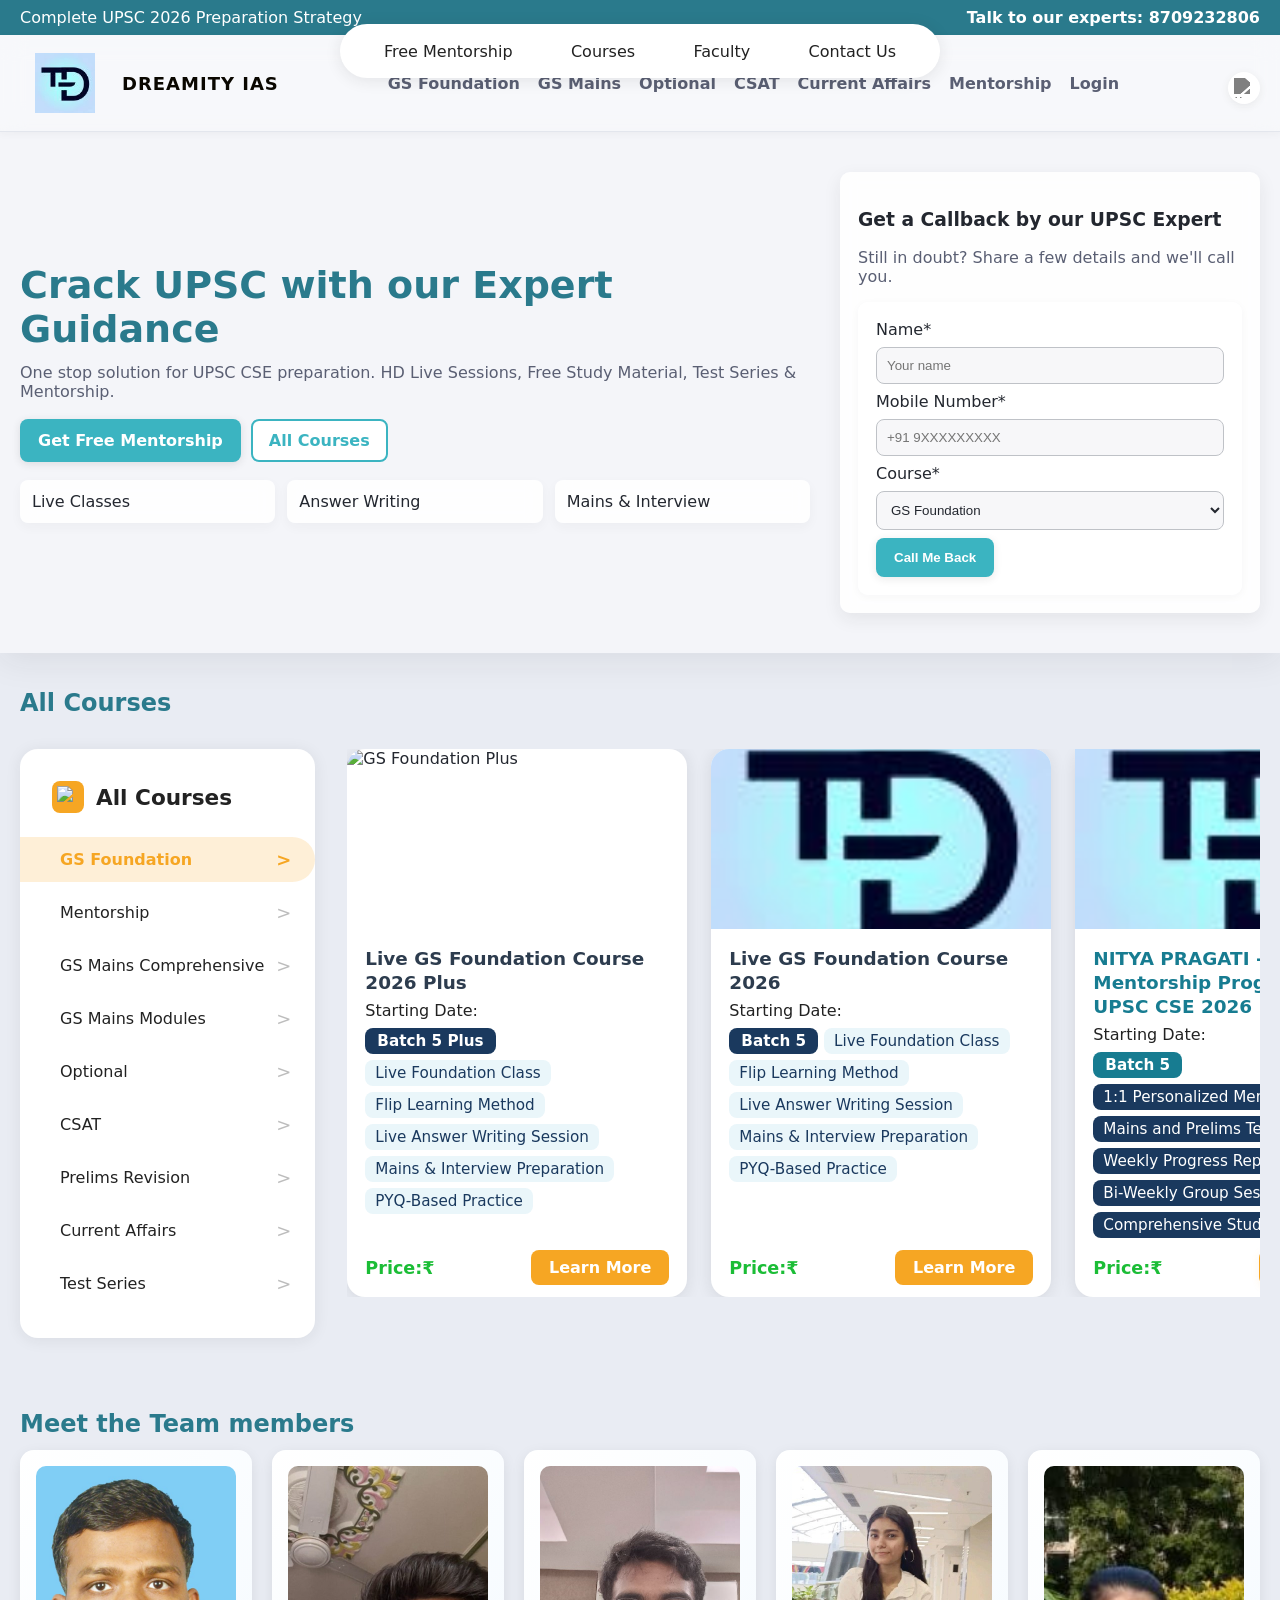
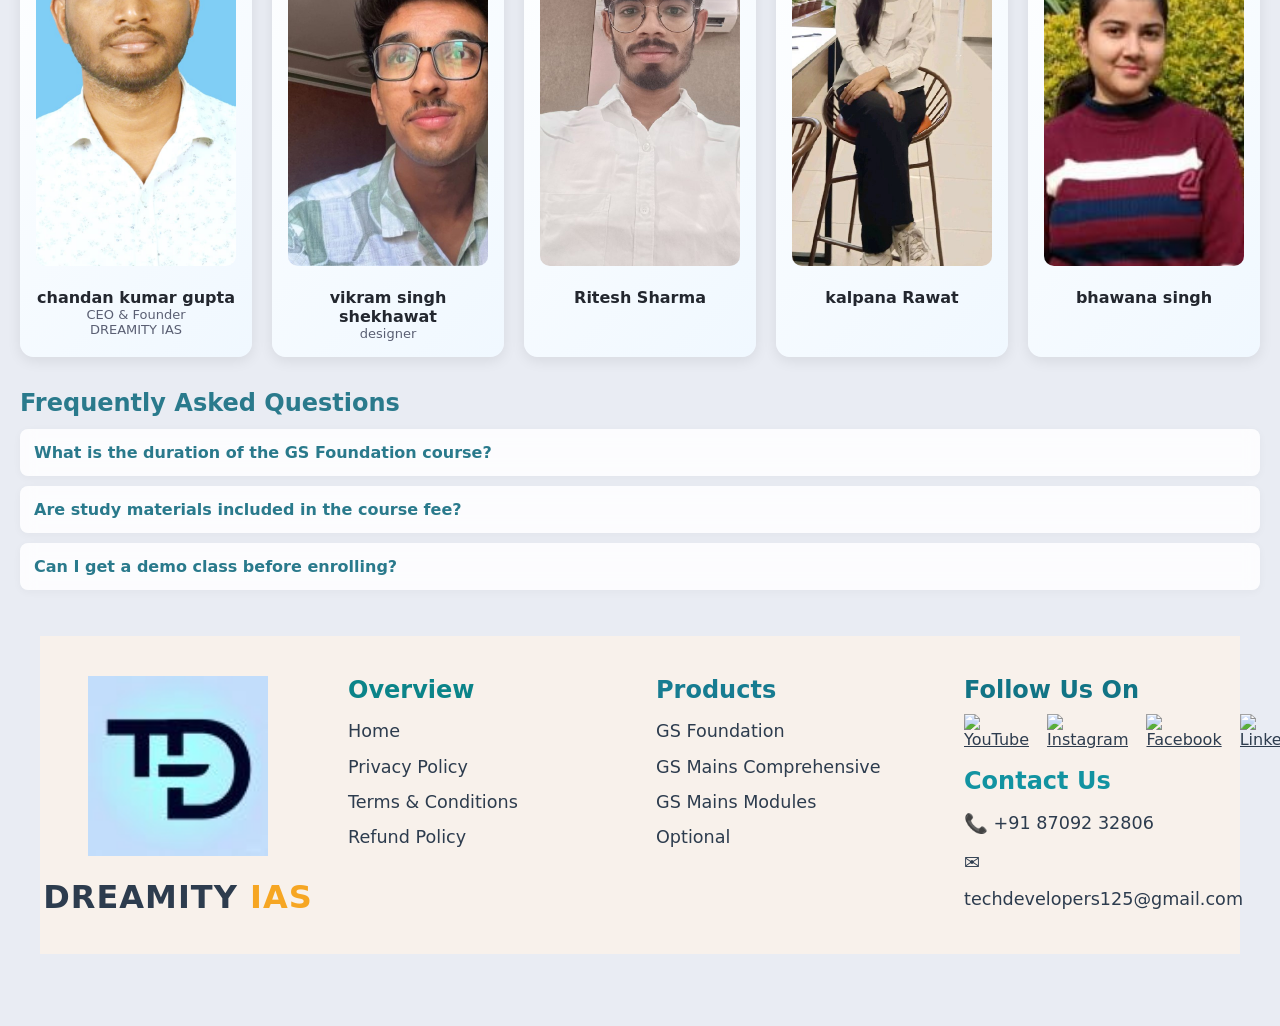
==== index.html @ b02ebfdb "Rename dreamitiy.html to index.html" ====
<!doctype html>
<html lang="en">
<head>
  <style>
    #sectionNav {
      position: fixed;
      top: 24px;
      left: 50%;
      transform: translateX(-50%);
      z-index: 1000;
      background: #fff;
      border-radius: 32px;
      box-shadow: 0 2px 16px rgba(44,44,44,0.10);
      max-width: 600px;
      width: 90%;
      display: flex;
      justify-content: space-between;
      align-items: center;
      padding: 0 24px;
      height: 54px;
      margin: 0 auto;
      transition: box-shadow 0.2s;
    }
    .section-link {
      color: #222;
      font-weight: 400;
      padding: 8px 18px;
      border-radius: 18px;
      transition: background 0.2s, color 0.2s;
      text-decoration: none;
      font-size: 1rem;
      margin: 0 2px;
      display: inline-block;
    }
    .section-link.active {
      background: #f6a623;
      color: #fff !important;
      font-weight: 700;
      box-shadow: 0 2px 8px rgba(246,166,35,0.10);
    }
    @media (max-width: 700px) {
      #sectionNav {
        max-width: 98vw;
        padding: 0 8px;
        height: auto;
      }
      .section-link {
        font-size: 0.95rem;
        padding: 8px 8px;
      }
    }
  </style>
  </style>
  <meta charset="utf-8" />
  <meta name="viewport" content="width=device-width, initial-scale=1" />
  <title>DREAMITY IAS </title>
  <link rel="stylesheet" href="style.css" />
  <style>
    .hero {
      position: relative;
      background: url('https://images.careerindia.com/webp/img/2025/08/upsc-monthly-planner-template-600-1755962944.jpg') center/cover no-repeat;
      z-index: 1;
      transition: background-image 1s ease;
    }
    .hero::before {
      content: "";
      position: absolute;
      top: 0; left: 0; right: 0; bottom: 0;
      background: rgba(255,255,255,0.5); /* white overlay, 0.5 opacity for transparency */
      z-index: 2;
    }
    .hero > * {
      position: relative;
      z-index: 3;
    }
  </style>
</head>
<body>
  <!-- Sticky Section Navigation Bar -->
  <nav id="sectionNav">
    <a href="#contact" class="section-link" style="color:#222;font-weight:400;padding:8px 18px;border-radius:18px;transition:background .2s;">Free Mentorship</a>
    <a href="#courses" class="section-link" style="color:#222;font-weight:400;padding:8px 18px;border-radius:18px;transition:background .2s;">Courses</a>
    <a href="#faculty" class="section-link" style="color:#222;font-weight:400;padding:8px 18px;border-radius:18px;transition:background .2s;">Faculty</a>
    <!-- <a href="#download" class="section-link" style="color:#222;font-weight:400;padding:8px 18px;border-radius:18px;transition:background .2s;">Download App</a> -->
    <a href="#contactus" class="section-link" style="color:#222;font-weight:400;padding:8px 18px;border-radius:18px;transition:background .2s;">Contact Us</a>
  </nav>
  <div class="topbar">
    <div>Complete UPSC 2026 Preparation Strategy</div>
    <div class="contact">Talk to our experts: <strong>8709232806</strong></div>
  </div>

  <header>
    <div class="brand">
  <img src="1752081381050.jpeg" alt="DREAMITY Logo"  />
  <a href="dreamitiy.html" style="font-weight:800;font-size:18px;text-decoration:none;color:#0a0700;letter-spacing:1px;">DREAMITY IAS</a>

    </div>
    <nav>
      <ul>
        <li><a href="#">GS Foundation</a></li>
        <li><a href="#">GS Mains</a></li>
        <li><a href="#">Optional</a></li>
        <li><a href="https://www.upscprep.com/csat/?utm_source=chatgpt.com">CSAT</a></li>
        <li><a href="https://www.currentaffairs.org/?utm_source=chatgpt.com">Current Affairs</a></li>
        <li><a href="#">Mentorship</a></li>
        <li><a href="login.html">Login</a></li>
      </ul>
    </nav>
    <div class="socials">
      <!-- <a href="https://facebook.com" target="_blank" title="Facebook"><img src="https://cdn.jsdelivr.net/npm/simple-icons@v9/icons/facebook.svg" alt="fb" style="width:20px;height:20px;filter:invert(30%)" /></a>
      <a href="https://twitter.com" target="_blank" title="Twitter"><img src="https://cdn.jsdelivr.net/npm/simple-icons@v9/icons/twitter.svg" alt="tw" style="width:20px;height:20px;filter:invert(30%)" /></a>
      <a href="https://instagram.com" target="_blank" title="Instagram"><img src="https://cdn.jsdelivr.net/npm/simple-icons@v9/icons/instagram.svg" alt="ig" style="width:20px;height:20px;filter:invert(30%)" /></a>
      <a href="https://youtube.com" target="_blank" title="YouTube"><img src="https://cdn.jsdelivr.net/npm/simple-icons@v9/icons/youtube.svg" alt="yt" style="width:20px;height:20px;filter:invert(30%)" /></a> -->
      <a href="https://www.linkedin.com/company/toptechdevelopers/" target="_blank" title="LinkedIn"><img src="https://cdn.jsdelivr.net/npm/simple-icons@v9/icons/linkedin.svg" alt="linkedin" style="width:20px;height:20px;filter:invert(50%)" /></a>
    </div>
  </header>

  <section class="hero">
    <div class="hero-left">
      <h1>Crack UPSC with our Expert Guidance</h1>
      <p>One stop solution for UPSC CSE preparation. HD Live Sessions, Free Study Material, Test Series & Mentorship.</p>
      <div class="cta">
        <a class="btn" href="#contact">Get Free Mentorship</a>
        <a class="btn-outline" href="#courses">All Courses</a>
      </div>
      <div class="cards">
        <div class="card" >Live Classes</div>
        <div class="card">Answer Writing</div>
        <div class="card">Mains & Interview</div>
      </div>
    </div>
    <aside class="hero-right">
      <h3>Get a Callback by our UPSC Expert</h3>
      <p style="color:var(--muted)">Still in doubt? Share a few details and we'll call you.</p>
      <form class="card-form" id="contact" autocomplete="off">
        <label>Name*</label>
        <input type="text" placeholder="Your name" required id="name" />
        <div class="error" id="nameError">Please enter your name.</div>
        <label>Mobile Number*</label>
        <input type="tel" placeholder="+91 9XXXXXXXXX" required id="mobile" pattern="[0-9]{10}" />
        <div class="error" id="mobileError">Please enter a valid 10-digit mobile number.</div>
        <label>Course*</label>
        <select id="course">
          <option>GS Foundation</option>
          <option>GS Mains</option>
          <option>Optional</option>
        </select>
        <button class="btn" type="submit">Call Me Back</button>
      </form>
    </aside>
  </section>

  <section class="section" id="courses">
  <h2 style="margin-bottom:32px">All Courses</h2>
  <div style="display:flex;gap:32px;align-items:flex-start;">
    <aside style="min-width:240px;background:#fff;border-radius:18px;padding:32px 0 32px 0;box-shadow:0 2px 16px rgba(44,44,44,0.08);">
      <div style="display:flex;align-items:center;gap:12px;margin-left:32px;margin-bottom:24px;">
        <span style="width:32px;height:32px;background:#f6a623;border-radius:8px;display:flex;align-items:center;justify-content:center;">
          <img src="https://images-platform.99static.com//KlBLMX8dQrcq6hZGnxf5HSnG29I=/8x543:525x1060/fit-in/500x500/99designs-contests-attachments/123/123360/attachment_123360235" alt="courses" style="width:22px;height:22px;" />
        </span>
        <span style="font-size:1.35rem;font-weight:700;color:#222;">All Courses</span>
      </div>
      <nav style="display:flex;flex-direction:column;gap:8px;">
        <a href="#gs-foundation" style="color:#f6a623;font-weight:700;padding:12px 24px 12px 40px;border-radius:0 24px 24px 0;background:rgba(246,166,35,0.08);display:flex;align-items:center;justify-content:space-between;position:relative;">GS Foundation <span style="margin-left:12px;font-size:18px;color:#f6a623;">&gt;</span></a>
        <a href="#mentorship" style="color:#222;padding:12px 24px 12px 40px;border-radius:0 24px 24px 0;display:flex;align-items:center;justify-content:space-between;font-weight:500;position:relative;">Mentorship <span style="margin-left:12px;font-size:18px;color:#bdbdbd;">&gt;</span></a>
        <a href="#gs-mains-comprehensive" style="color:#222;padding:12px 24px 12px 40px;border-radius:0 24px 24px 0;display:flex;align-items:center;justify-content:space-between;font-weight:500;position:relative;">GS Mains Comprehensive <span style="margin-left:12px;font-size:18px;color:#bdbdbd;">&gt;</span></a>
        <a href="#gs-mains-modules" style="color:#222;padding:12px 24px 12px 40px;border-radius:0 24px 24px 0;display:flex;align-items:center;justify-content:space-between;font-weight:500;position:relative;">GS Mains Modules <span style="margin-left:12px;font-size:18px;color:#bdbdbd;">&gt;</span></a>
        <a href="#optional" style="color:#222;padding:12px 24px 12px 40px;border-radius:0 24px 24px 0;display:flex;align-items:center;justify-content:space-between;font-weight:500;position:relative;">Optional <span style="margin-left:12px;font-size:18px;color:#bdbdbd;">&gt;</span></a>
        <a href="#csat" style="color:#222;padding:12px 24px 12px 40px;border-radius:0 24px 24px 0;display:flex;align-items:center;justify-content:space-between;font-weight:500;position:relative;">CSAT <span style="margin-left:12px;font-size:18px;color:#bdbdbd;">&gt;</span></a>
        <a href="#prelims-revision" style="color:#222;padding:12px 24px 12px 40px;border-radius:0 24px 24px 0;display:flex;align-items:center;justify-content:space-between;font-weight:500;position:relative;">Prelims Revision <span style="margin-left:12px;font-size:18px;color:#bdbdbd;">&gt;</span></a>
        <a href="#current-affairs" style="color:#222;padding:12px 24px 12px 40px;border-radius:0 24px 24px 0;display:flex;align-items:center;justify-content:space-between;font-weight:500;position:relative;">Current Affairs <span style="margin-left:12px;font-size:18px;color:#bdbdbd;">&gt;</span></a>
        <a href="#test-series" style="color:#222;padding:12px 24px 12px 40px;border-radius:0 24px 24px 0;display:flex;align-items:center;justify-content:space-between;font-weight:500;position:relative;">Test Series <span style="margin-left:12px;font-size:18px;color:#bdbdbd;">&gt;</span></a>
      </nav>
    </aside>
    <div style="flex:1;display:flex;gap:24px;overflow-x:auto;">
      <!-- GS Foundation Plus Card -->
      <div id="gs-foundation" style="background:#fff;border-radius:18px;box-shadow:0 2px 16px rgba(44,44,44,0.10);width:340px;min-width:340px;display:flex;flex-direction:column;cursor:pointer;">
        <img src="https://iasorigin.com/wp-content/uploads/2025/05/GS-Batch-Gold.png" alt="GS Foundation Plus" style="width:100%;height:180px;object-fit:cover;border-radius:18px 18px 0 0;" />
        <div style="padding:18px 18px 12px 18px;flex:1;display:flex;flex-direction:column;">
          <div style="font-size:1.15rem;font-weight:700;color:#2d3c4e;margin-bottom:6px;line-height:1.3;">Live GS Foundation Course 2026 Plus</div>
          <div style="color:#222;font-size:1rem;margin-bottom:8px;">Starting Date: </div>
          <div style="display:flex;flex-wrap:wrap;gap:6px;margin-bottom:12px;">
            <span style="background:#1a395e;color:#fff;padding:4px 12px;border-radius:8px;font-size:0.95rem;font-weight:600;">Batch 5 Plus</span>
            <span style="background:#eaf6fa;color:#1a395e;padding:4px 10px;border-radius:8px;font-size:0.95rem;font-weight:500;">Live Foundation Class</span>
            <span style="background:#eaf6fa;color:#1a395e;padding:4px 10px;border-radius:8px;font-size:0.95rem;font-weight:500;">Flip Learning Method</span>
            <span style="background:#eaf6fa;color:#1a395e;padding:4px 10px;border-radius:8px;font-size:0.95rem;font-weight:500;">Live Answer Writing Session</span>
            <span style="background:#eaf6fa;color:#1a395e;padding:4px 10px;border-radius:8px;font-size:0.95rem;font-weight:500;">Mains & Interview Preparation</span>
            <span style="background:#eaf6fa;color:#1a395e;padding:4px 10px;border-radius:8px;font-size:0.95rem;font-weight:500;">PYQ-Based Practice</span>
          </div>
          <div style="margin-top:auto;display:flex;justify-content:space-between;align-items:center;">
            <span style="color:#1bbd36;font-weight:700;font-size:1.1rem;">Price:₹</span>
            <a href="#" style="background:#f6a623;color:#fff;padding:8px 18px;border-radius:8px;font-weight:700;text-decoration:none;">Learn More</a>
          </div>
        </div>
      </div>
      <!-- GS Foundation Card -->
      <div style="background:#fff;border-radius:18px;box-shadow:0 2px 16px rgba(44,44,44,0.10);width:340px;min-width:340px;display:flex;flex-direction:column;cursor:pointer;">
        <img src="1752081381050.jpeg" alt="GS Foundation" style="width:100%;height:180px;object-fit:cover;border-radius:18px 18px 0 0;" />
        <div style="padding:18px 18px 12px 18px;flex:1;display:flex;flex-direction:column;">
          <div style="font-size:1.15rem;font-weight:700;color:#2d3c4e;margin-bottom:6px;line-height:1.3;">Live GS Foundation Course 2026</div>
          <div style="color:#222;font-size:1rem;margin-bottom:8px;">Starting Date: </div>
          <div style="display:flex;flex-wrap:wrap;gap:6px;margin-bottom:12px;">
            <span style="background:#1a395e;color:#fff;padding:4px 12px;border-radius:8px;font-size:0.95rem;font-weight:600;">Batch 5</span>
            <span style="background:#eaf6fa;color:#1a395e;padding:4px 10px;border-radius:8px;font-size:0.95rem;font-weight:500;">Live Foundation Class</span>
            <span style="background:#eaf6fa;color:#1a395e;padding:4px 10px;border-radius:8px;font-size:0.95rem;font-weight:500;">Flip Learning Method</span>
            <span style="background:#eaf6fa;color:#1a395e;padding:4px 10px;border-radius:8px;font-size:0.95rem;font-weight:500;">Live Answer Writing Session</span>
            <span style="background:#eaf6fa;color:#1a395e;padding:4px 10px;border-radius:8px;font-size:0.95rem;font-weight:500;">Mains & Interview Preparation</span>
            <span style="background:#eaf6fa;color:#1a395e;padding:4px 10px;border-radius:8px;font-size:0.95rem;font-weight:500;">PYQ-Based Practice</span>
          </div>
          <div style="margin-top:auto;display:flex;justify-content:space-between;align-items:center;">
            <span style="color:#1bbd36;font-weight:700;font-size:1.1rem;">Price:₹</span>
            <a href="#" style="background:#f6a623;color:#fff;padding:8px 18px;border-radius:8px;font-weight:700;text-decoration:none;">Learn More</a>
          </div>
        </div>
      </div>
      <!-- Mentorship Card -->
      <div id="mentorship" style="background:#fff;border-radius:18px;box-shadow:0 2px 16px rgba(44,44,44,0.10);width:340px;min-width:340px;display:flex;flex-direction:column;cursor:pointer;">
        <img src="1752081381050.jpeg" alt="Mentorship Program" style="width:100%;height:180px;object-fit:cover;" />
        <div style="padding:18px 18px 12px 18px;flex:1;display:flex;flex-direction:column;">
          <div style="font-size:1.15rem;font-weight:700;color:#177c91;margin-bottom:6px;line-height:1.3;">NITYA PRAGATI - 1:1 Mentorship Program for UPSC CSE 2026</div>
          <div style="color:#222;font-size:1rem;margin-bottom:8px;">Starting Date: </div>
          <div style="display:flex;flex-wrap:wrap;gap:6px;margin-bottom:12px;">
            <span style="background:#177c91;color:#fff;padding:4px 12px;border-radius:8px;font-size:0.95rem;font-weight:600;">Batch 5</span>
            <span style="background:#1a395e;color:#fff;padding:4px 10px;border-radius:8px;font-size:0.95rem;font-weight:500;">1:1 Personalized Mentorship</span>
            <span style="background:#1a395e;color:#fff;padding:4px 10px;border-radius:8px;font-size:0.95rem;font-weight:500;">Mains and Prelims Test Series</span>
            <span style="background:#1a395e;color:#fff;padding:4px 10px;border-radius:8px;font-size:0.95rem;font-weight:500;">Weekly Progress Reports</span>
            <span style="background:#1a395e;color:#fff;padding:4px 10px;border-radius:8px;font-size:0.95rem;font-weight:500;">Bi-Weekly Group Sessions</span>
            <span style="background:#1a395e;color:#fff;padding:4px 10px;border-radius:8px;font-size:0.95rem;font-weight:500;">Comprehensive Study Material</span>
          </div>
          <div style="margin-top:auto;display:flex;justify-content:space-between;align-items:center;">
            <span style="color:#1bbd36;font-weight:700;font-size:1.1rem;">Price:₹</span>
            <a href="#" style="background:#f6a623;color:#fff;padding:8px 18px;border-radius:8px;font-weight:700;text-decoration:none;box-shadow:0 2px 8px rgba(246,166,35,0.10);cursor:pointer;">Learn More</a>
          </div>
        </div>
      </div>
      <!-- GS Mains Comprehensive Card -->
      <div id="gs-mains-comprehensive" style="background:#fff;border-radius:18px;box-shadow:0 2px 16px rgba(44,44,44,0.10);width:340px;min-width:340px;display:flex;flex-direction:column;cursor:pointer;">
        <img src="1752081381050.jpeg" alt="GS Mains Comprehensive" style="width:100%;height:180px;object-fit:cover;" />
        <div style="padding:18px 18px 12px 18px;flex:1;display:flex;flex-direction:column;">
          <div style="font-size:1.15rem;font-weight:700;color:#2d3c4e;margin-bottom:6px;line-height:1.3;">GS Mains Comprehensive</div>
          <div style="color:#222;font-size:1rem;margin-bottom:8px;">Starting Date: 5</div>
          <div style="display:flex;flex-wrap:wrap;gap:6px;margin-bottom:12px;">
            <span style="background:#1a395e;color:#fff;padding:4px 12px;border-radius:8px;font-size:0.95rem;font-weight:600;">Batch 3</span>
            <span style="background:#eaf6fa;color:#1a395e;padding:4px 10px;border-radius:8px;font-size:0.95rem;font-weight:500;">Complete Mains Coverage</span>
            <span style="background:#eaf6fa;color:#1a395e;padding:4px 10px;border-radius:8px;font-size:0.95rem;font-weight:500;">Live Answer Writing Session</span>
            <span style="background:#eaf6fa;color:#1a395e;padding:4px 10px;border-radius:8px;font-size:0.95rem;font-weight:500;">Prelims Revision</span>
          </div>
          <div style="margin-top:auto;display:flex;justify-content:space-between;align-items:center;">
            <span style="color:#1bbd36;font-weight:700;font-size:1.1rem;">Price:₹</span>
            <a href="#" style="background:#f6a623;color:#fff;padding:8px 18px;border-radius:8px;font-weight:700;text-decoration:none;">Learn More</a>
          </div>
        </div>
      </div>
      <!-- GS Mains Modules Card -->
      <div id="gs-mains-modules" style="background:#fff;border-radius:18px;box-shadow:0 2px 16px rgba(44,44,44,0.10);width:340px;min-width:340px;display:flex;flex-direction:column;cursor:pointer;">
        <img src="1752081381050.jpeg" alt="GS Mains Modules" style="width:100%;height:180px;object-fit:cover;" />
        <div style="padding:18px 18px 12px 18px;flex:1;display:flex;flex-direction:column;">
          <div style="font-size:1.15rem;font-weight:700;color:#2d3c4e;margin-bottom:6px;line-height:1.3;">GS Mains Modules</div>
          <div style="color:#222;font-size:1rem;margin-bottom:8px;">Starting Date: </div>
          <div style="display:flex;flex-wrap:wrap;gap:6px;margin-bottom:12px;">
            <span style="background:#1a395e;color:#fff;padding:4px 12px;border-radius:8px;font-size:0.95rem;font-weight:600;">Batch 3</span>
            <span style="background:#eaf6fa;color:#1a395e;padding:4px 10px;border-radius:8px;font-size:0.95rem;font-weight:500;">GS3 Bundle</span>
            <span style="background:#eaf6fa;color:#1a395e;padding:4px 10px;border-radius:8px;font-size:0.95rem;font-weight:500;">Live Answer Writing Session</span>
          </div>
          <div style="margin-top:auto;display:flex;justify-content:space-between;align-items:center;">
            <span style="color:#1bbd36;font-weight:700;font-size:1.1rem;">Price:₹</span>
            <a href="#" style="background:#f6a623;color:#fff;padding:8px 18px;border-radius:8px;font-weight:700;text-decoration:none;">Learn More</a>
          </div>
        </div>
      </div>
      <!-- Optional Card -->
      <div id="optional" style="background:#fff;border-radius:18px;box-shadow:0 2px 16px rgba(44,44,44,0.10);width:340px;min-width:340px;display:flex;flex-direction:column;cursor:pointer;">
        <img src="1752081381050.jpeg" alt="Optional" style="width:100%;height:180px;object-fit:cover;" />
        <div style="padding:18px 18px 12px 18px;flex:1;display:flex;flex-direction:column;">
          <div style="font-size:1.15rem;font-weight:700;color:#2d3c4e;margin-bottom:6px;line-height:1.3;">Optional</div>
          <div style="color:#222;font-size:1rem;margin-bottom:8px;">Starting Date: </div>
          <div style="display:flex;flex-wrap:wrap;gap:6px;margin-bottom:12px;">
            <span style="background:#1a395e;color:#fff;padding:4px 12px;border-radius:8px;font-size:0.95rem;font-weight:600;">Batch 1</span>
            <span style="background:#eaf6fa;color:#1a395e;padding:4px 10px;border-radius:8px;font-size:0.95rem;font-weight:500;">PSIR QEP Plus</span>
            <span style="background:#eaf6fa;color:#1a395e;padding:4px 10px;border-radius:8px;font-size:0.95rem;font-weight:500;">Comprehensive Foundation Building</span>
          </div>
          <div style="margin-top:auto;display:flex;justify-content:space-between;align-items:center;">
            <span style="color:#1bbd36;font-weight:700;font-size:1.1rem;">Price:₹</span>
            <a href="#" style="background:#f6a623;color:#fff;padding:8px 18px;border-radius:8px;font-weight:700;text-decoration:none;">Learn More</a>
          </div>
        </div>
      </div>
      <!-- CSAT Card -->
      <div id="csat" style="background:#fff;border-radius:18px;box-shadow:0 2px 16px rgba(44,44,44,0.10);width:340px;min-width:340px;display:flex;flex-direction:column;cursor:pointer;">
        <img src="1752081381050.jpeg" alt="CSAT" style="width:100%;height:180px;object-fit:cover;" />
        <div style="padding:18px 18px 12px 18px;flex:1;display:flex;flex-direction:column;">
          <div style="font-size:1.15rem;font-weight:700;color:#2d3c4e;margin-bottom:6px;line-height:1.3;">CSAT</div>
          <div style="color:#222;font-size:1rem;margin-bottom:8px;">Starting Date: </div>
          <div style="display:flex;flex-wrap:wrap;gap:6px;margin-bottom:12px;">
            <span style="background:#1a395e;color:#fff;padding:4px 12px;border-radius:8px;font-size:0.95rem;font-weight:600;">Batch 1</span>
            <span style="background:#eaf6fa;color:#1a395e;padding:4px 10px;border-radius:8px;font-size:0.95rem;font-weight:500;">Comprehensive Foundation Building</span>
            <span style="background:#eaf6fa;color:#1a395e;padding:4px 10px;border-radius:8px;font-size:0.95rem;font-weight:500;">Personalized Study Plans</span>
          </div>
          <div style="margin-top:auto;display:flex;justify-content:space-between;align-items:center;">
            <span style="color:#1bbd36;font-weight:700;font-size:1.1rem;">Price:₹</span>
            <a href="#" style="background:#f6a623;color:#fff;padding:8px 18px;border-radius:8px;font-weight:700;text-decoration:none;">Learn More</a>
          </div>
        </div>
      </div>
      <!-- Prelims Revision Card -->
      <div id="prelims-revision" style="background:#fff;border-radius:18px;box-shadow:0 2px 16px rgba(44,44,44,0.10);width:340px;min-width:340px;display:flex;flex-direction:column;cursor:pointer;">
        <img src="1752081381050.jpeg" alt="Prelims Revision" style="width:100%;height:180px;object-fit:cover;" />
        <div style="padding:18px 18px 12px 18px;flex:1;display:flex;flex-direction:column;">
          <div style="font-size:1.15rem;font-weight:700;color:#2d3c4e;margin-bottom:6px;line-height:1.3;">Prelims Revision</div>
          <div style="color:#222;font-size:1rem;margin-bottom:8px;">Starting Date: </div>
          <div style="display:flex;flex-wrap:wrap;gap:6px;margin-bottom:12px;">
            <span style="background:#1a395e;color:#fff;padding:4px 12px;border-radius:8px;font-size:0.95rem;font-weight:600;">Batch 1</span>
            <span style="background:#eaf6fa;color:#1a395e;padding:4px 10px;border-radius:8px;font-size:0.95rem;font-weight:500;">Comprehensive Foundation Building</span>
            <span style="background:#eaf6fa;color:#1a395e;padding:4px 10px;border-radius:8px;font-size:0.95rem;font-weight:500;">Personalized Study Plans</span>
          </div>
          <div style="margin-top:auto;display:flex;justify-content:space-between;align-items:center;">
            <span style="color:#1bbd36;font-weight:700;font-size:1.1rem;">Price:₹</span>
            <a href="#" style="background:#f6a623;color:#fff;padding:8px 18px;border-radius:8px;font-weight:700;text-decoration:none;">Learn More</a>
          </div>
        </div>
      </div>
      <!-- Current Affairs Card -->
      <div id="current-affairs" style="background:#fff;border-radius:18px;box-shadow:0 2px 16px rgba(44,44,44,0.10);width:340px;min-width:340px;display:flex;flex-direction:column;cursor:pointer;">
        <img src="1752081381050.jpeg" alt="Current Affairs" style="width:100%;height:180px;object-fit:cover;" />
        <div style="padding:18px 18px 12px 18px;flex:1;display:flex;flex-direction:column;">
          <div style="font-size:1.15rem;font-weight:700;color:#2d3c4e;margin-bottom:6px;line-height:1.3;">Current Affairs</div>
          <div style="color:#222;font-size:1rem;margin-bottom:8px;">Starting Date: </div>
          <div style="display:flex;flex-wrap:wrap;gap:6px;margin-bottom:12px;">
            <span style="background:#1a395e;color:#fff;padding:4px 12px;border-radius:8px;font-size:0.95rem;font-weight:600;">Batch 1</span>
            <span style="background:#eaf6fa;color:#1a395e;padding:4px 10px;border-radius:8px;font-size:0.95rem;font-weight:500;">Comprehensive Foundation Building</span>
            <span style="background:#eaf6fa;color:#1a395e;padding:4px 10px;border-radius:8px;font-size:0.95rem;font-weight:500;">Personalized Study Plans</span>
          </div>
          <div style="margin-top:auto;display:flex;justify-content:space-between;align-items:center;">
            <span style="color:#1bbd36;font-weight:700;font-size:1.1rem;">Price:₹</span>
            <a href="#" style="background:#f6a623;color:#fff;padding:8px 18px;border-radius:8px;font-weight:700;text-decoration:none;">Learn More</a>
          </div>
        </div>
      </div>
      <!-- Test Series Card -->
      <div id="test-series" style="background:#fff;border-radius:18px;box-shadow:0 2px 16px rgba(44,44,44,0.10);width:340px;min-width:340px;display:flex;flex-direction:column;cursor:pointer;">
        <img src="1752081381050.jpeg" alt="Test Series" style="width:100%;height:180px;object-fit:cover;" />
        <div style="padding:18px 18px 12px 18px;flex:1;display:flex;flex-direction:column;">
          <div style="font-size:1.15rem;font-weight:700;color:#2d3c4e;margin-bottom:6px;line-height:1.3;">Test Series</div>
          <div style="color:#222;font-size:1rem;margin-bottom:8px;">Starting Date: </div>
          <div style="display:flex;flex-wrap:wrap;gap:6px;margin-bottom:12px;">
            <span style="background:#1a395e;color:#fff;padding:4px 12px;border-radius:8px;font-size:0.95rem;font-weight:600;">Batch 1</span>
            <span style="background:#eaf6fa;color:#1a395e;padding:4px 10px;border-radius:8px;font-size:0.95rem;font-weight:500;">Comprehensive Foundation Building</span>
            <span style="background:#eaf6fa;color:#1a395e;padding:4px 10px;border-radius:8px;font-size:0.95rem;font-weight:500;">Personalized Study Plans</span>
          </div>
          <div style="margin-top:auto;display:flex;justify-content:space-between;align-items:center;">
            <span style="color:#1bbd36;font-weight:700;font-size:1.1rem;">Price:₹</span>
            <a href="#" style="background:#f6a623;color:#fff;padding:8px 18px;border-radius:8px;font-weight:700;text-decoration:none;">Learn More</a>
          </div>
        </div>
      </div>
    </div>
</section>

  <section class="section">
  <section id="faculty">
  <h2>Meet the Team members</h2>
    <div class="faculty-grid">
      <div class="faculty">
        <img src="WhatsApp Image 2025-08-14 at 12.28.35_102c9cbf.jpg" alt="chandan kumar gupta" />
        <div style="font-weight:700;margin-top:8px">chandan kumar gupta</div>
        <div style="color:var(--muted);font-size:13px">CEO & Founder <br /> DREAMITY IAS</div>
      </div>
      <div class="faculty">
        <img src="vikram singh shekhawat.jpeg" alt="Vikram singh shekhawat" />
        <div style="font-weight:700;margin-top:8px">vikram singh shekhawat</div>
        <div style="color:var(--muted);font-size:13px">designer</div>
      </div>

       <div class="faculty">
        <img src="photo_2025-07-31_10-51-18.jpg" alt="Ritesh Sharma" />
        <div style="font-weight:700;margin-top:8px">Ritesh Sharma</div>
        <div style="color:var(--muted);font-size:13px"></div>
      </div>
      <div class="faculty">
        <img src="1750324236917.jpeg" alt="kalpana Rawat" />
        <div style="font-weight:700;margin-top:8px">kalpana Rawat</div>
        <div style="color:var(--muted);font-size:13px"></div>
      </div>
      <div class="faculty">
        <img src="bhawana-img-t99kDSfY.jpg" alt="bhawana singh" />
        <div style="font-weight:700;margin-top:8px">bhawana singh</div>
        <div style="color:var(--muted);font-size:13px"></div>
      </div>
    </div>
    <div class="faq">
      <h2 style="margin-top:32px">Frequently Asked Questions</h2>
      <div class="faq-item">
        <div class="faq-q">What is the duration of the GS Foundation course?</div>
        <div class="faq-a">The GS Foundation course runs for 12 months with regular live classes and doubt sessions.</div>
      </div>
      <div class="faq-item">
        <div class="faq-q">Are study materials included in the course fee?</div>
        <div class="faq-a">Yes, all study materials and test series are included in the course fee.</div>
      </div>
      <div class="faq-item">
        <div class="faq-q">Can I get a demo class before enrolling?</div>
        <div class="faq-a">Absolutely! Contact us for a free demo class and counseling session.</div>
      </div>
    </div>
  </section>

  <section class="section">
    <section id="download">
    <!-- <h2>Download the App</h2>
    <div class="app">
      <img src="https://via.placeholder.com/160x320?text=App+Preview" alt="app" style="border-radius:8px" />
      <div>
        <p style="color:var(--muted)">Get everything UPSC at one place. HD Live Sessions, Free Study Material, Chat for students.</p>
        <div style="display:flex;gap:8px;margin-top:10px">
          <img src="https://via.placeholder.com/140x44?text=Google+Play" alt="gplay" />
          <img src="https://via.placeholder.com/140x44?text=App+Store" alt="appstore" />
        </div>
      </div>
    </div>
    </section> -->

  <section id="contactus"></section>
  <footer style="background:#f8f1eb;padding:40px 0 20px 0;">
    <div style="max-width:1400px;margin:0 auto;display:flex;flex-wrap:wrap;justify-content:space-between;align-items:flex-start;gap:32px;">
      <div style="flex:1;min-width:260px;text-align:center;">
        <img src="1752081381050.jpeg" alt="DREAMITY IAS Logo" style="width:180px;margin-bottom:18px;" />
        <div style="font-size:2rem;font-weight:700;color:#2d3c4e;letter-spacing:1px;margin-bottom:8px;">DREAMITY <span style="color:#f6a623;">IAS</span></div>
        <div style="margin-top:18px;font-size:1.1rem;color:#2d3c4e;line-height:1.6;"></div>
      </div>
      <div style="flex:1;min-width:180px;">
        <div style="font-size:1.5rem;color:#0b8489;font-weight:600;margin-bottom:10px;">Overview</div>
        <div style="font-size:1.1rem;color:#2d3c4e;line-height:2;">
          <div><a href="#" style="color:inherit;text-decoration:none;">Home</a></div>
          <div><a href="#" style="color:inherit;text-decoration:none;">Privacy Policy</a></div>
          <div><a href="#" style="color:inherit;text-decoration:none;">Terms & Conditions</a></div>
          <div><a href="#" style="color:inherit;text-decoration:none;">Refund Policy</a></div>
        </div>
      </div>
      <div style="flex:1;min-width:220px;">
        <div style="font-size:1.5rem;color:#177c91;font-weight:600;margin-bottom:10px;">Products</div>
        <div style="font-size:1.1rem;color:#2d3c4e;line-height:2;">
          <div>GS Foundation</div>
          <div>GS Mains Comprehensive</div>
          <div>GS Mains Modules</div>
          <div>Optional</div>
        </div>
      </div>
      <div style="flex:1;min-width:220px;">
        <div style="font-size:1.5rem;color:#127485;font-weight:600;margin-bottom:10px;">Follow Us On</div>
        <div style="display:flex;gap:18px;margin-bottom:18px;">
          <a href="#" style="color:#2d3c4e;"><img src="https://cdn.jsdelivr.net/npm/simple-icons@v9/icons/youtube.svg" alt="YouTube" style="width:32px;height:32px;" /></a>
          <a href="#" style="color:#2d3c4e;"><img src="https://cdn.jsdelivr.net/npm/simple-icons@v9/icons/instagram.svg" alt="Instagram" style="width:32px;height:32px;" /></a>
          <a href="#" style="color:#2d3c4e;"><img src="https://cdn.jsdelivr.net/npm/simple-icons@v9/icons/facebook.svg" alt="Facebook" style="width:32px;height:32px;" /></a>
          <a href="https://www.linkedin.com/company/toptechdevelopers/ " style="color:#2d3c4e;"><img src="https://cdn.jsdelivr.net/npm/simple-icons@v9/icons/linkedin.svg" alt="LinkedIn" style="width:32px;height:32px;" /></a>
        </div>
        <div style="font-size:1.5rem;color:#1293a1;font-weight:600;margin-bottom:10px;">Contact Us</div>
        <div style="font-size:1.1rem;color:#2d3c4e;line-height:2;">
          <div><span style="font-size:1.2rem;vertical-align:middle;">&#128222;</span> +91 87092 32806</div>
          <div><span style="font-size:1.2rem;vertical-align:middle;">&#9993;</span> techdevelopers125@gmail.com</div>
        </div>
      </div>
    </div>
  </footer>
  <button class="scroll-top" id="scrollTopBtn" title="Scroll to top">&#8679;</button>

  <script src="script.js"></script>
<script>
// Section highlight on scroll (active class)
document.addEventListener('DOMContentLoaded', function() {
  const sectionLinks = document.querySelectorAll('.section-link');
  const sections = [
    {id: 'contact', link: sectionLinks[0]},
    {id: 'courses', link: sectionLinks[1]},
    {id: 'faculty', link: sectionLinks[2]},

    {id: 'contactus', link: sectionLinks[3]}
  ];
  // Highlights the navigation item for the section currently in view
  function highlightSection() {
    let found = false; // Only one nav item should be active at a time
    for (let i = 0; i < sections.length; i++) {
      const sec = document.getElementById(sections[i].id); // Get section element by id
      if (sec) {
        const rect = sec.getBoundingClientRect(); // Get position of section relative to viewport
        // Special logic for Contact Us (footer): highlight when its top is near the bottom of the viewport
        if (sections[i].id === 'contactus') {
          if (!found && rect.top < window.innerHeight - 120) {
            sections[i].link.classList.add('active'); // Add highlight class
            found = true;
          } else {
            sections[i].link.classList.remove('active'); // Remove highlight if not in view
          }
        } else {
          // For other sections: highlight if section is near top of viewport
          if (!found && rect.top < 120 && rect.bottom > 120) {
            sections[i].link.classList.add('active');
            found = true;
          } else {
            sections[i].link.classList.remove('active');
          }
        }
      }
    }
  }
  // Run highlightSection whenever the user scrolls
  window.addEventListener('scroll', highlightSection);
  // Run once on page load
  highlightSection();
});

// Sticky nav always visible
</script>
<script>
// Automatic hero background slider
const heroImages = [
  'https://images.careerindia.com/webp/img/2025/08/upsc-monthly-planner-template-600-1755962944.jpg',
  'https://encrypted-tbn0.gstatic.com/images?q=tbn:ANd9GcQa86e7vKP0zKukJZ_auvxFRjTvvKlGnwyzCA&s',
  'https://encrypted-tbn0.gstatic.com/images?q=tbn:ANd9GcRg6yubaObvTeMrDijBDKqlwlZoUQClgwssqg&s',
  'https://www.shutterstock.com/image-photo/concentrated-young-female-student-engaged-600nw-2458397479.jpg'
];
let heroIndex = 0;
setInterval(() => {
  heroIndex = (heroIndex + 1) % heroImages.length;
  document.querySelector('.hero').style.backgroundImage = `url('${heroImages[heroIndex]}')`;
}, 5000);
</script>
<script>
// Highlight sidebar link when corresponding card is in view
const sidebarLinks = document.querySelectorAll('aside nav a');
const courseCards = [
  document.getElementById('gs-foundation'),
  document.getElementById('mentorship'),
  document.getElementById('gs-mains-comprehensive'),
  document.getElementById('gs-mains-modules'),
  document.getElementById('optional'),
  document.getElementById('csat'),
  document.getElementById('prelims-revision'),
  document.getElementById('current-affairs'),
  document.getElementById('test-series')
];
const linkMap = {
  'gs-foundation': sidebarLinks[0],
  'mentorship': sidebarLinks[1],
  'gs-mains-comprehensive': sidebarLinks[2],
  'gs-mains-modules': sidebarLinks[3],
  'optional': sidebarLinks[4],
  'csat': sidebarLinks[5],
  'prelims-revision': sidebarLinks[6],
  'current-affairs': sidebarLinks[7],
  'test-series': sidebarLinks[8]
};
function setActive(id) {
  sidebarLinks.forEach(link => {
    link.style.background = '';
    link.style.color = '#222';
    link.style.fontWeight = '500';
  });
  if (linkMap[id]) {
    linkMap[id].style.background = 'rgba(246,166,35,0.18)';
    linkMap[id].style.color = '#f6a623';
    linkMap[id].style.fontWeight = '700';
  }
}
const observer = new IntersectionObserver((entries) => {
  let maxRatio = 0;
  let activeId = null;
  entries.forEach(entry => {
    if (entry.intersectionRatio > maxRatio) {
      maxRatio = entry.intersectionRatio;
      activeId = entry.target.id;
    }
  });
  if (activeId) setActive(activeId);
}, { root: document.querySelector('.section > div > div[style*="overflow-x:auto"]'), threshold: [0.5, 0.7, 1] });
courseCards.forEach(card => {
  if (card) observer.observe(card);
});
// Sidebar click scrolls to card
sidebarLinks.forEach((link, i) => {
  link.addEventListener('click', function(e) {
    e.preventDefault();
    const card = courseCards[i];
    if (card) {
      card.scrollIntoView({ behavior: 'smooth', inline: 'center', block: 'nearest' });
      setActive(card.id);
    }
  });
});
</script>
</body>
</html>
---- style.css ----
/* Cool Modern Theme for DREAMITY IAS Website */
:root{
  --accent:#3bb4c1;
  --accent-dark:#2a7a8c;
  --muted:#5a5f73;
  --bg-gradient:linear-gradient(120deg,#e5e6ea 0%,#c7eafd 100%);
  --footer-bg:#23272f;
  --footer-light:#e3e6ed;
  --card-bg:rgba(255,255,255,0.85);
  --body-bg:#e9ecf3;
  --btn-bg:#3bb4c1;
  --btn-hover:#2a7a8c;
  --input-bg:#f7f7f9;
  --input-border:#bfc2c7;
  --glass-blur:blur(8px);
}
*{box-sizing:border-box}
body{font-family:Inter,system-ui,Arial,sans-serif;margin:0;color:#23272f;background:var(--body-bg)}
.topbar{background:var(--accent-dark);color:#ffffff;padding:8px 20px;display:flex;justify-content:space-between;align-items:center}
.topbar .contact{font-weight:600}
header{position:sticky;top:0;z-index:100;display:flex;align-items:center;justify-content:space-between;padding:18px 20px;border-bottom:1px solid var(--footer-light);background:rgba(255,255,255,0.65);box-shadow:0 2px 8px rgba(44,44,44,0.04);transition:box-shadow .3s,background .3s;backdrop-filter:blur(12px)}
.brand{display:flex;align-items:center;gap:12px}
.brand img{width:90px;height:60px;object-fit:contain}
nav ul{list-style:none;display:flex;gap:18px;margin:0;padding:0}
nav a{text-decoration:none;color:var(--muted);font-weight:600;transition:color .2s}
nav a:hover{color:var(--accent)}
.hero{display:grid;grid-template-columns:1fr 420px;gap:30px;padding:40px 20px;align-items:center;background:var(--bg-gradient);color:#23272f;box-shadow:0 8px 32px rgba(44,44,44,0.08)}
.hero-left h1{font-size:38px;margin:0 0 12px;animation:fadeInDown 1s;color:var(--accent-dark)}
.hero-left p{color:var(--muted);margin:0 0 18px;animation:fadeInUp 1.2s}
.cta{display:flex;gap:10px}
.btn{background:var(--btn-bg);color:#fff;padding:12px 18px;border-radius:8px;text-decoration:none;font-weight:700;box-shadow:0 2px 8px rgba(44,44,44,0.12);transition:background .2s,transform .2s}
.btn:hover{background:var(--btn-hover);transform:translateY(-2px)}
.btn-outline{background:#fff;border:2px solid var(--btn-bg);color:var(--btn-bg);padding:10px 16px;border-radius:8px;text-decoration:none;font-weight:700;transition:background .2s,color .2s}
.btn-outline:hover{background:var(--btn-bg);color:#fff}
.hero-right{background:var(--card-bg);backdrop-filter:var(--glass-blur);padding:18px;border-radius:10px;box-shadow:0 6px 18px rgba(44,44,44,0.08);color:#23272f;animation:fadeInRight 1.3s}
.cards{display:flex;gap:12px;flex-wrap:wrap;margin-top:18px}
.card{background:var(--card-bg);backdrop-filter:var(--glass-blur);padding:12px;border-radius:8px;flex:1;min-width:160px;box-shadow:0 4px 12px rgba(44,44,44,0.04);transition:transform .2s}
.card:hover{transform:scale(1.05);background:var(--btn-bg);color:#fff}
.section{padding:36px 20px}
.section h2{margin:0 0 12px;color:var(--accent-dark)}
.courses{display:grid;grid-template-columns:repeat(auto-fit,minmax(220px,1fr));gap:16px}
.course{background:var(--card-bg);backdrop-filter:var(--glass-blur);padding:14px;border-radius:10px;box-shadow:0 6px 18px rgba(44,44,44,0.04);transition:transform .2s}
.course:hover{transform:scale(1.04);background:var(--btn-bg);color:#fff}
/* .faculty-grid{display:grid;grid-template-columns:repeat(auto-fit,minmax(150px,1fr));gap:px}
.faculty{background:var(--card-bg);backdrop-filter:var(--glass-blur);padding:10px;border-radius:8px;text-align:center;box-shadow:0 2px 8px rgba(44,44,44,0.04);transition:transform .2s}
.faculty:hover{transform:scale(1.04);background:var(--btn-bg);color:#fff}
.faculty img{width:100%;height:300px;object-fit:cover;border-radius:6px}
.app{display:flex;gap:20px;align-items:center} */
.faculty-grid {
  display: grid;
  grid-template-columns: repeat(auto-fit, minmax(220px, 1fr));
  gap: 20px;
}

.faculty {
  background: linear-gradient(135deg, #ffffff, #f0f8ff); /* subtle gradient */
  backdrop-filter: var(--glass-blur);
  padding: 16px;
  border-radius: 14px;
  text-align: center;
  box-shadow: 0 4px 14px rgba(0,0,0,0.08);
  transition: transform .3s, box-shadow .3s;
}

.faculty:hover {
  transform: translateY(-6px);
  box-shadow: 0 6px 20px rgba(0,0,0,0.15);
  background: linear-gradient(135deg, var(--btn-bg), var(--accent-dark));
  color: #fff;
}

.faculty img {
  width: 100%;
  height: 400px;   /* ✅ uniform size */
  object-fit: cover;
  border-radius: 10px;
  margin-bottom: 10px;
  transition: transform .3s;
}

.faculty:hover img {
  transform: scale(1.05);
}
.faculty div {
  transition: color .3s;
}
.faculty:hover div {
  color: #fff;
}

/* Login/Signup Card Glassmorphism & Button Hover */
.card-form {
  background: rgba(255,255,255,0.7);
  backdrop-filter: blur(14px);
  box-shadow: 0 8px 32px rgba(44,44,44,0.12);
  border-radius: 18px;
  transition: box-shadow .3s, background .3s;
}
.card-form:hover {
  background: rgba(255,255,255,0.85);
  box-shadow: 0 12px 36px rgba(44,44,44,0.18);
}
.card-form input, .card-form button {
  transition: box-shadow .2s, border .2s, background .2s;
}
.card-form input:focus {
  box-shadow: 0 0 0 2px var(--accent);
}
.card-form button {
  background: var(--btn-bg);
  color: #fff;
  border: none;
  border-radius: 8px;
  padding: 12px 18px;
  font-weight: 700;
  box-shadow: 0 2px 8px rgba(44,44,44,0.10);
  cursor: pointer;
  transition: background .2s, transform .2s, box-shadow .2s;
}
.card-form button:hover {
  background: var(--btn-hover);
  transform: translateY(-2px) scale(1.04);
  box-shadow: 0 4px 16px rgba(44,44,44,0.18);
}
form.card-form{background:var(--card-bg);backdrop-filter:var(--glass-blur);padding:18px;border-radius:10px;max-width:420px;box-shadow:0 2px 8px rgba(44,44,44,0.04)}
input,select{width:100%;padding:10px;margin:8px 0;border:1px solid var(--input-border);border-radius:8px;transition:border .2s;background:var(--input-bg);color:#23272f}
input:focus,select:focus{border:1.5px solid var(--accent);outline:none}
.error{color:#e53935;font-size:13px;margin-top:-6px;margin-bottom:8px;display:none}
.socials{display:flex;gap:12px;margin-top:10px}
.socials a{display:inline-block;width:32px;height:32px;border-radius:50%;background:#fff;box-shadow:0 2px 8px rgba(44,44,44,0.08);display:flex;align-items:center;justify-content:center;transition:background .2s}
.socials a:hover{background:var(--accent)}
.faq{margin-top:24px}
.faq-item{background:var(--card-bg);backdrop-filter:var(--glass-blur);border-radius:8px;box-shadow:0 2px 8px rgba(44,44,44,0.04);margin-bottom:10px;padding:14px;cursor:pointer;transition:background .2s}
.faq-item.open{background:var(--input-bg)}
.faq-q{font-weight:700;color:var(--accent-dark)}
.faq-a{display:none;margin-top:8px;color:var(--muted)}
.faq-item.open .faq-a{display:block}
.testimonials{display:grid;grid-template-columns:repeat(auto-fit,minmax(260px,1fr));gap:18px;margin-top:18px}
.testimonial{background:var(--card-bg);backdrop-filter:var(--glass-blur);padding:16px;border-radius:10px;box-shadow:0 2px 8px rgba(44,44,44,0.08);font-style:italic;position:relative}
.testimonial:before{content:'\201C';font-size:38px;color:var(--accent);position:absolute;top:8px;left:12px;opacity:.2}
.testimonial .author{margin-top:12px;font-weight:700;color:var(--accent-dark)}
.scroll-top{position:fixed;bottom:32px;right:32px;background:var(--accent-dark);color:#fff;border:none;border-radius:50%;width:44px;height:44px;display:flex;align-items:center;justify-content:center;box-shadow:0 2px 8px rgba(44,44,44,0.18);font-size:22px;cursor:pointer;z-index:999;opacity:0;pointer-events:none;transition:opacity .3s}
.scroll-top.show{opacity:1;pointer-events:auto}
footer{background:var(--footer-bg);color:#fff;padding:20px}
@media (max-width:880px){.hero{grid-template-columns:1fr;}.brand img{width:70px}.app{flex-direction:column}.courses{grid-template-columns:1fr}.testimonials{grid-template-columns:1fr}.faculty-grid{grid-template-columns:1fr}}
@keyframes fadeInDown{from{opacity:0;transform:translateY(-30px)}to{opacity:1;transform:none}}
@keyframes fadeInUp{from{opacity:0;transform:translateY(30px)}to{opacity:1;transform:none}}
@keyframes fadeInRight{from{opacity:0;transform:translateX(40px)}to{opacity:1;transform:none}}
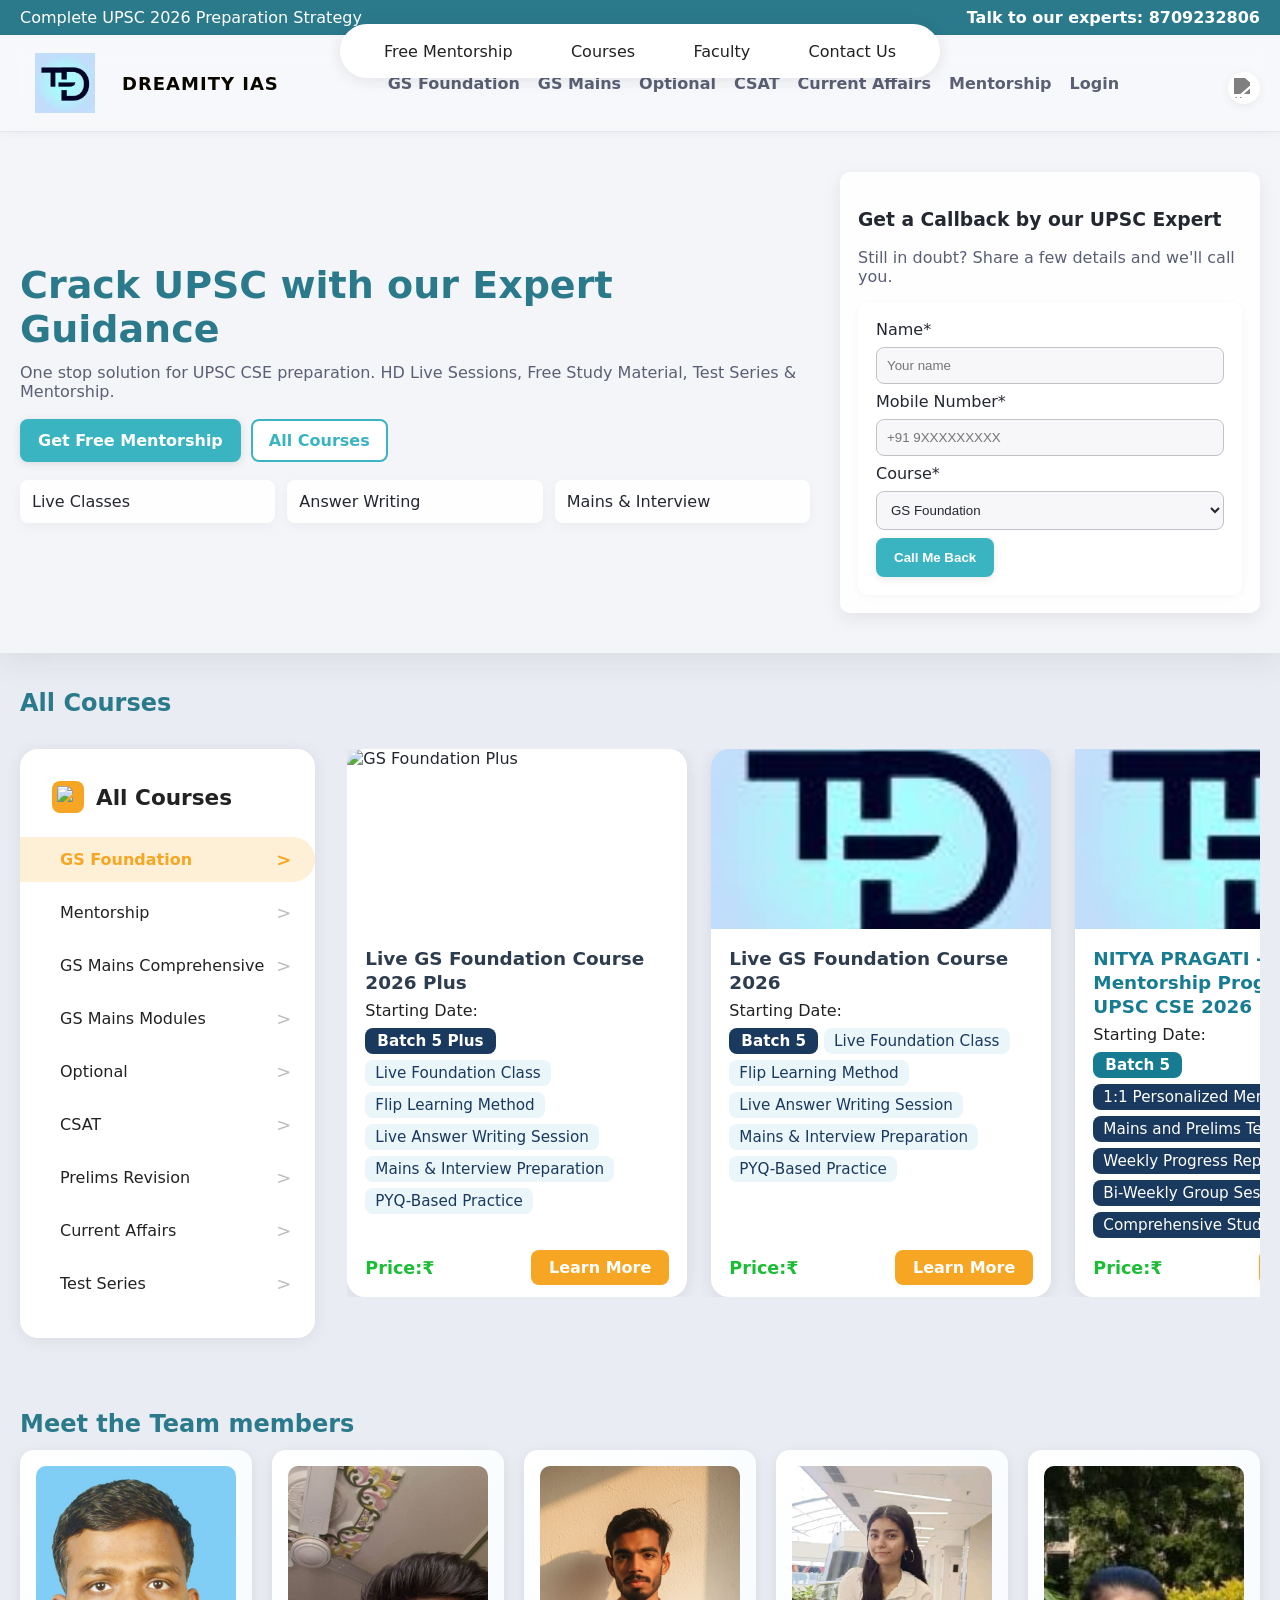
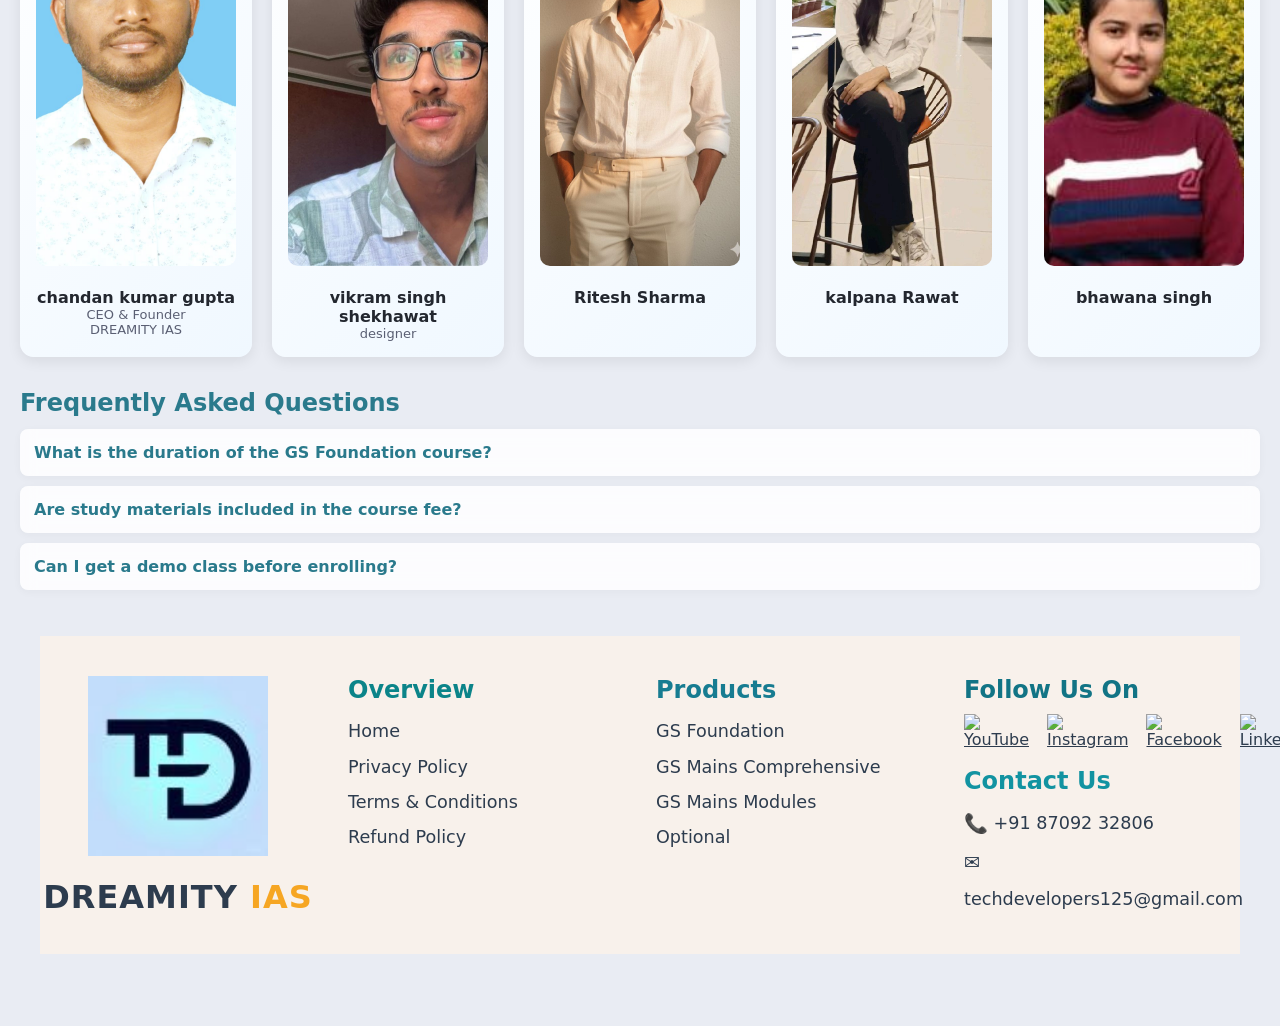
==== commit 891280b7: "Update index.html" ====
--- a/index.html
+++ b/index.html
@@ -372,7 +372,7 @@
       </div>
 
        <div class="faculty">
-        <img src="photo_2025-07-31_10-51-18.jpg" alt="Ritesh Sharma" />
+        <img src="5 IMG_20250918_100339_089.jpg" alt="Ritesh Sharma" />
         <div style="font-weight:700;margin-top:8px">Ritesh Sharma</div>
         <div style="color:var(--muted);font-size:13px"></div>
       </div>
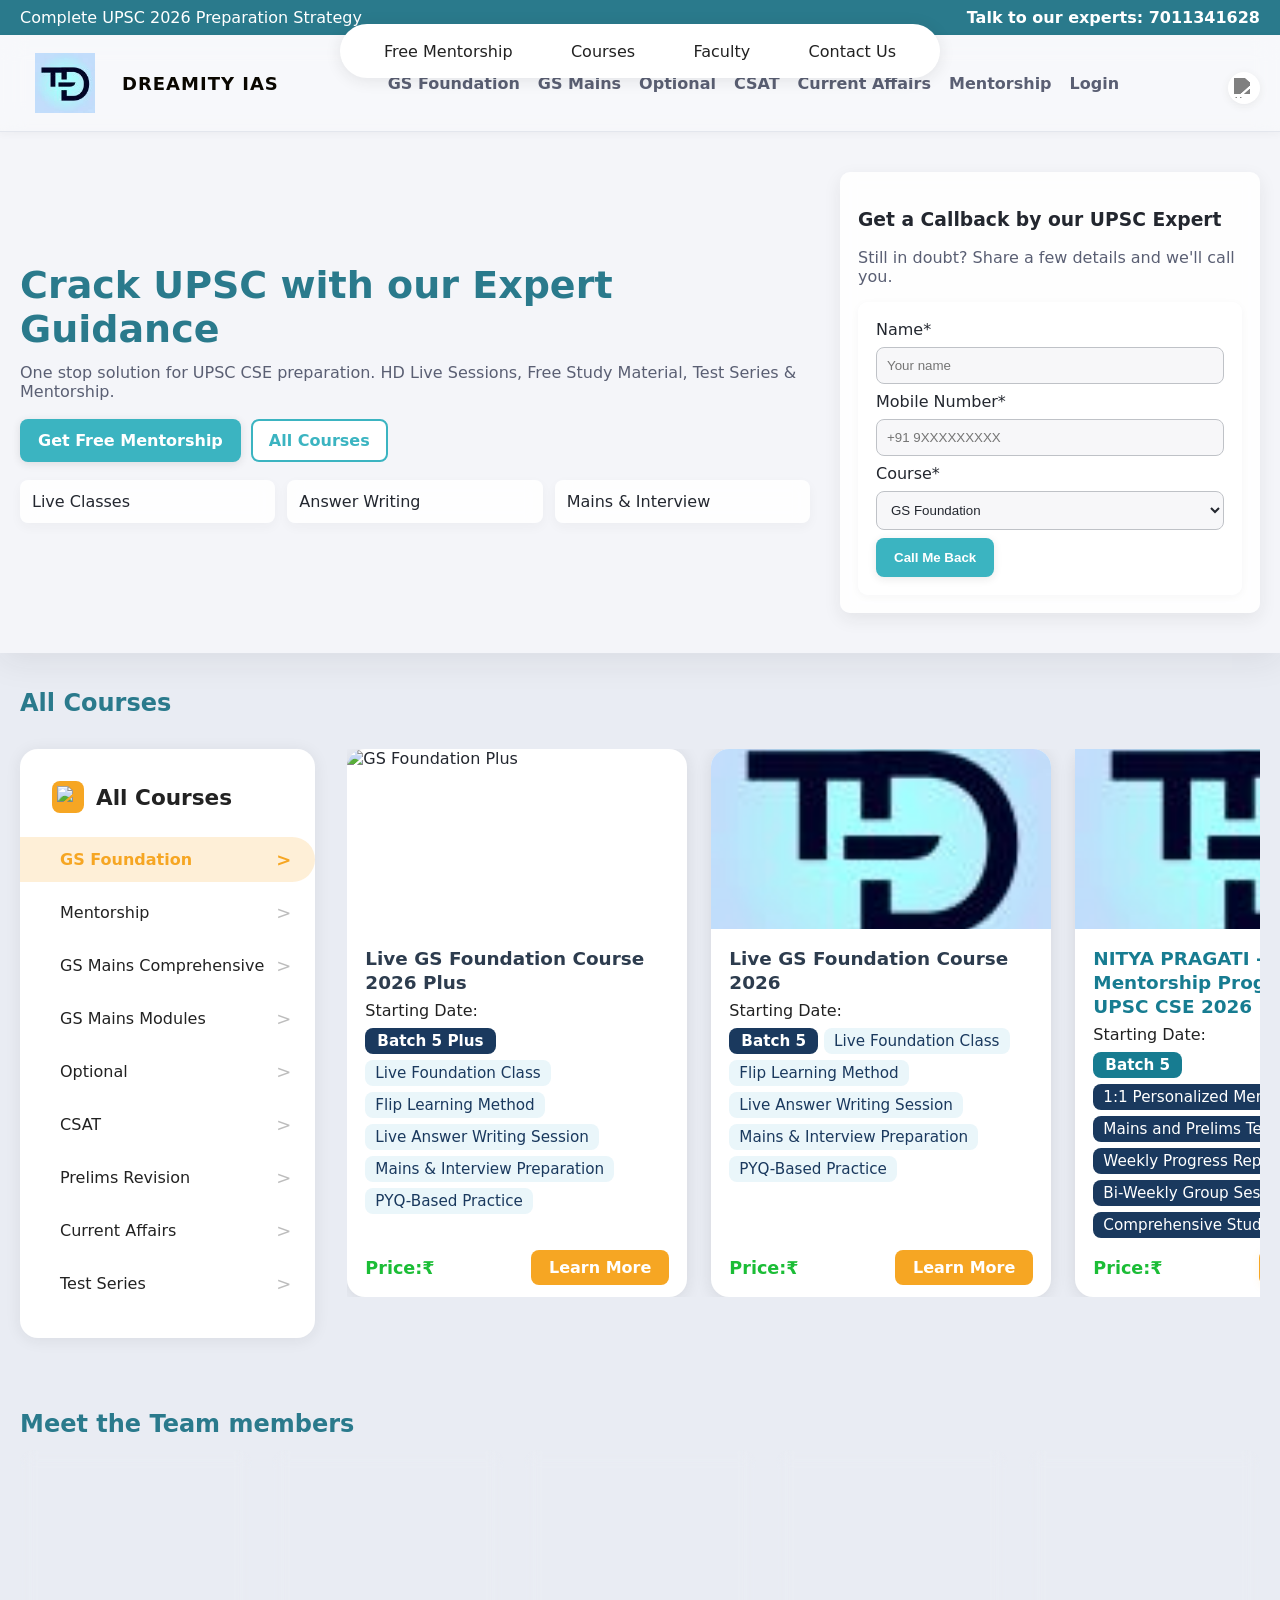
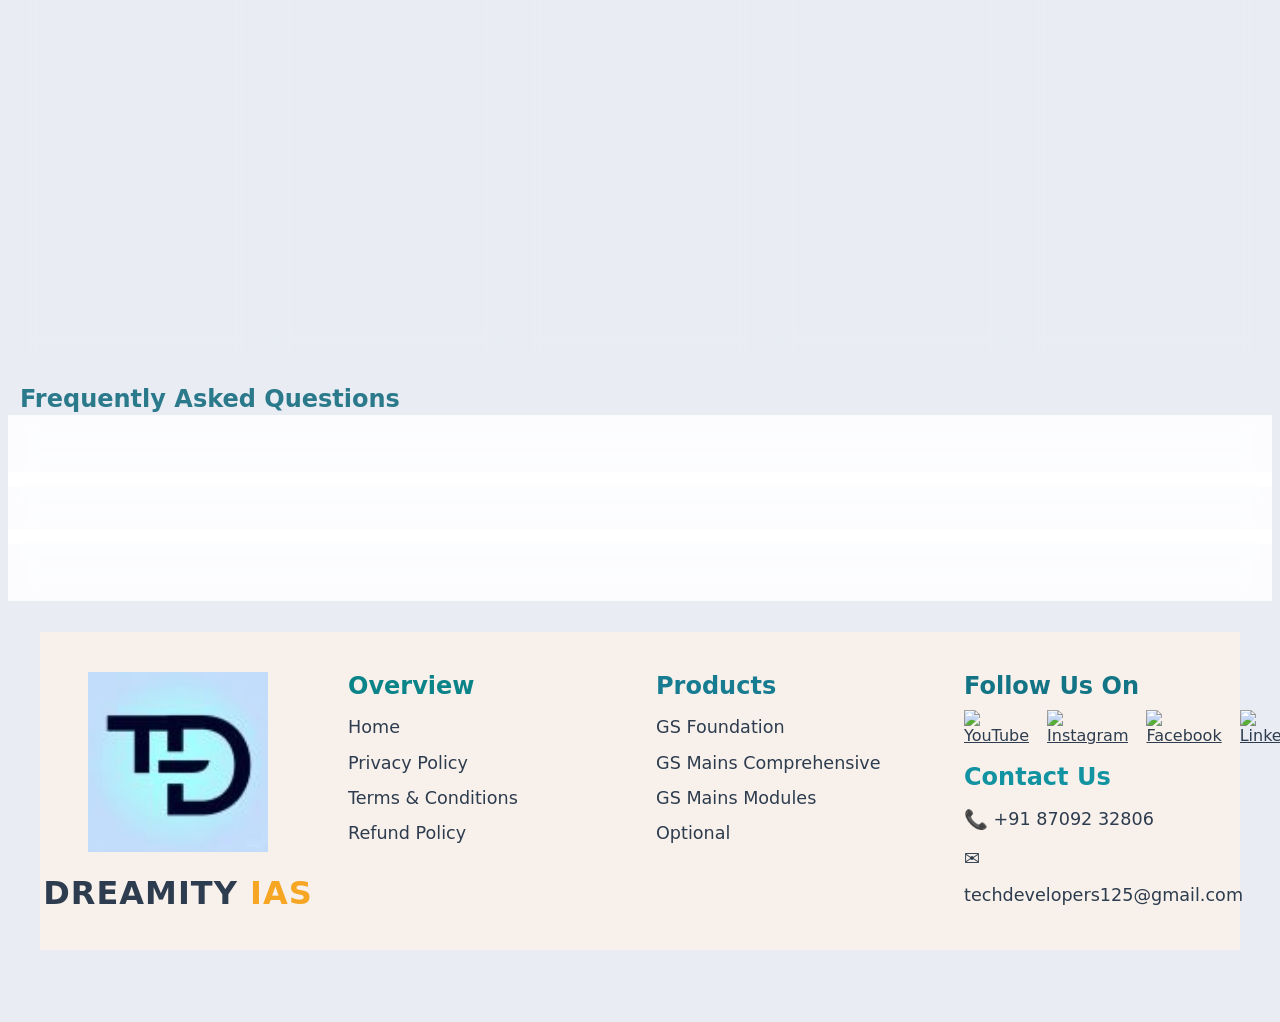
==== commit 6c37c7cb: "Update faculty images and contact number" ====
--- a/index.html
+++ b/index.html
@@ -86,7 +86,7 @@
   </nav>
   <div class="topbar">
     <div>Complete UPSC 2026 Preparation Strategy</div>
-    <div class="contact">Talk to our experts: <strong>8709232806</strong></div>
+    <div class="contact">Talk to our experts: <strong>7011341628</strong></div>
   </div>
 
   <header>
@@ -361,29 +361,29 @@
   <h2>Meet the Team members</h2>
     <div class="faculty-grid">
       <div class="faculty">
-        <img src="WhatsApp Image 2025-08-14 at 12.28.35_102c9cbf.jpg" alt="chandan kumar gupta" />
-        <div style="font-weight:700;margin-top:8px">chandan kumar gupta</div>
+        <img src="5 IMG_20250918_100339_089.jpg" alt="Ritesh Sharma<" />
+        <div style="font-weight:700;margin-top:8px">Ritesh Sharma<</div>
         <div style="color:var(--muted);font-size:13px">CEO & Founder <br /> DREAMITY IAS</div>
       </div>
       <div class="faculty">
-        <img src="vikram singh shekhawat.jpeg" alt="Vikram singh shekhawat" />
-        <div style="font-weight:700;margin-top:8px">vikram singh shekhawat</div>
+        <img src="https://cdn.vectorstock.com/i/500p/29/52/faceless-male-avatar-in-hoodie-vector-56412952.jpg" alt="second person" />
+        <div style="font-weight:700;margin-top:8px">second person</div>
         <div style="color:var(--muted);font-size:13px">designer</div>
       </div>
 
        <div class="faculty">
-        <img src="5 IMG_20250918_100339_089.jpg" alt="Ritesh Sharma" />
-        <div style="font-weight:700;margin-top:8px">Ritesh Sharma</div>
+        <img src="https://cdn.vectorstock.com/i/500p/29/52/faceless-male-avatar-in-hoodie-vector-56412952.jpg" alt="" />
+        <div style="font-weight:700;margin-top:8px"></div>
         <div style="color:var(--muted);font-size:13px"></div>
       </div>
       <div class="faculty">
-        <img src="1750324236917.jpeg" alt="kalpana Rawat" />
-        <div style="font-weight:700;margin-top:8px">kalpana Rawat</div>
+        <img src="https://img.freepik.com/free-vector/woman-with-long-brown-hair-pink-shirt_90220-2940.jpg?semt=ais_hybrid&w=740&q=80" alt="third person" />
+        <div style="font-weight:700;margin-top:8px">third person</div>
         <div style="color:var(--muted);font-size:13px"></div>
       </div>
       <div class="faculty">
-        <img src="bhawana-img-t99kDSfY.jpg" alt="bhawana singh" />
-        <div style="font-weight:700;margin-top:8px">bhawana singh</div>
+        <img src="https://img.freepik.com/free-vector/woman-with-long-brown-hair-pink-shirt_90220-2940.jpg?semt=ais_hybrid&w=740&q=80" alt="forth person" />
+        <div style="font-weight:700;margin-top:8px">forth person</div>
         <div style="color:var(--muted);font-size:13px"></div>
       </div>
     </div>
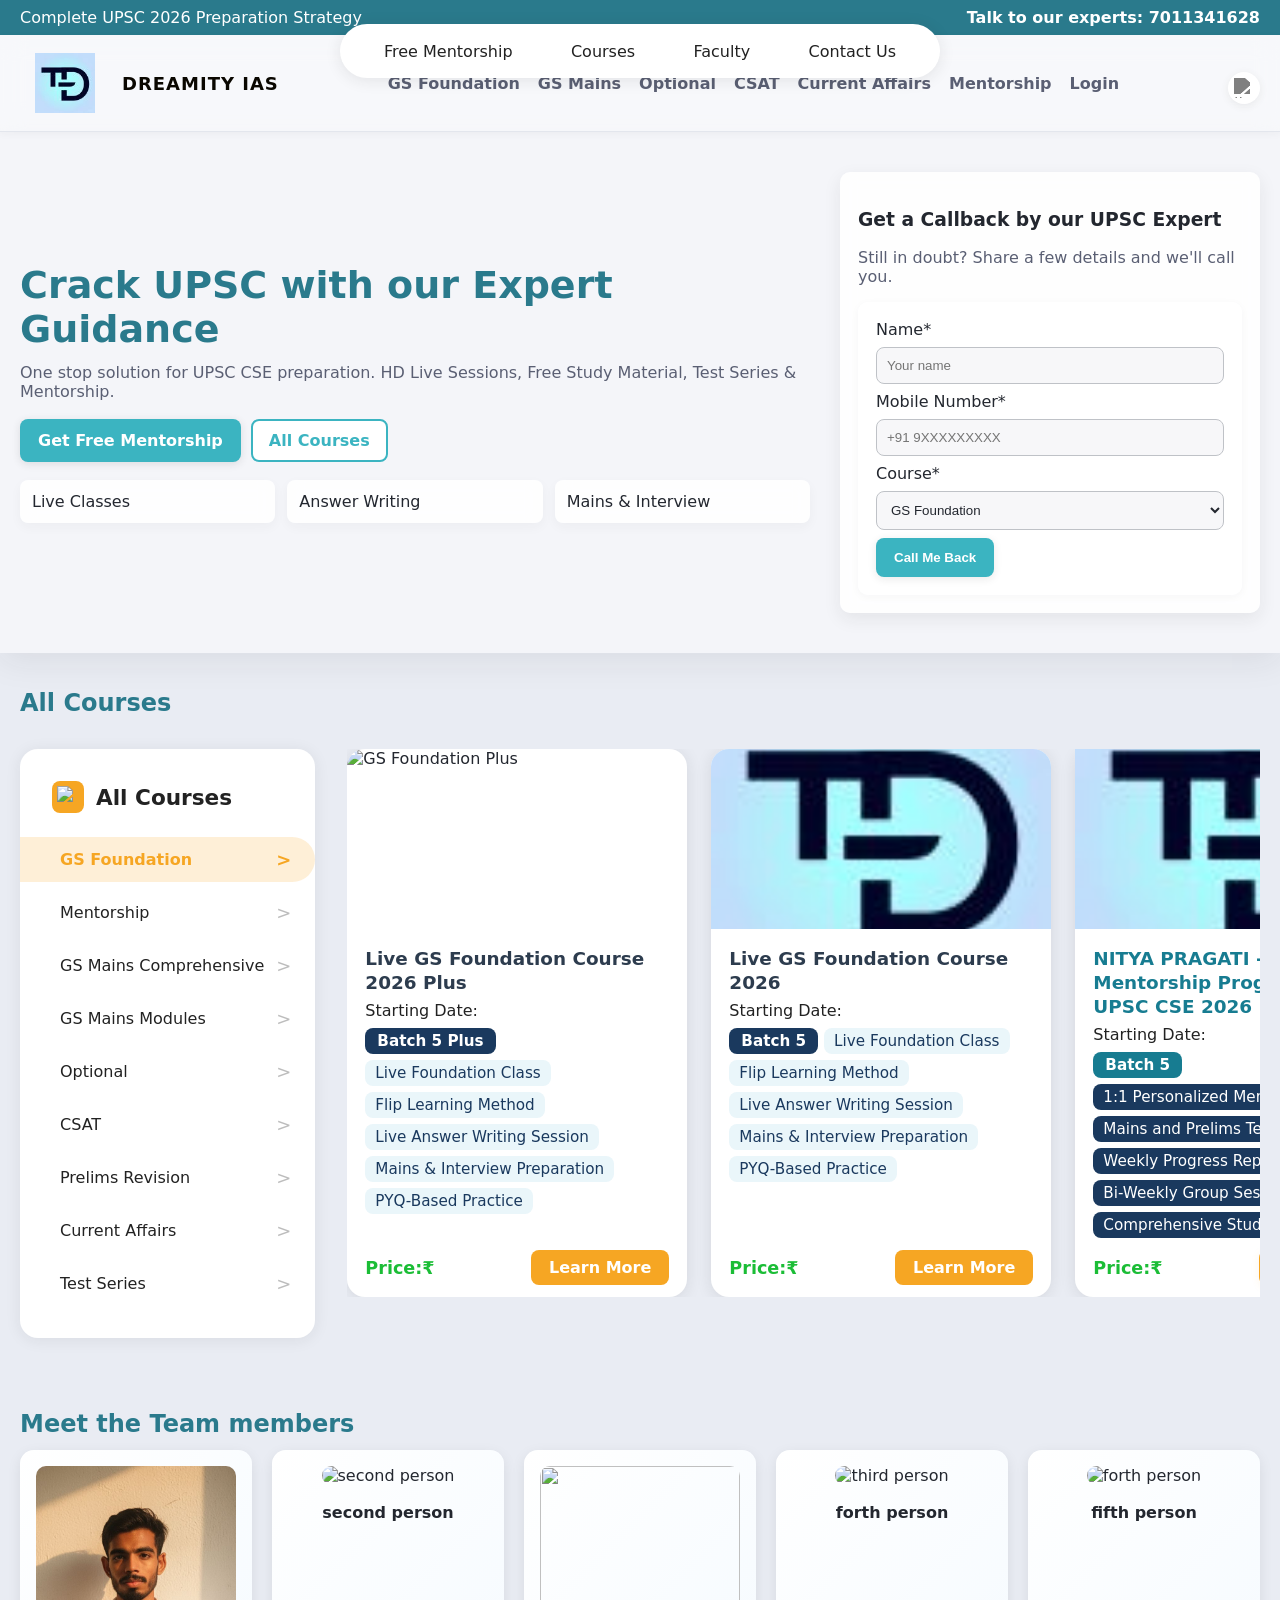
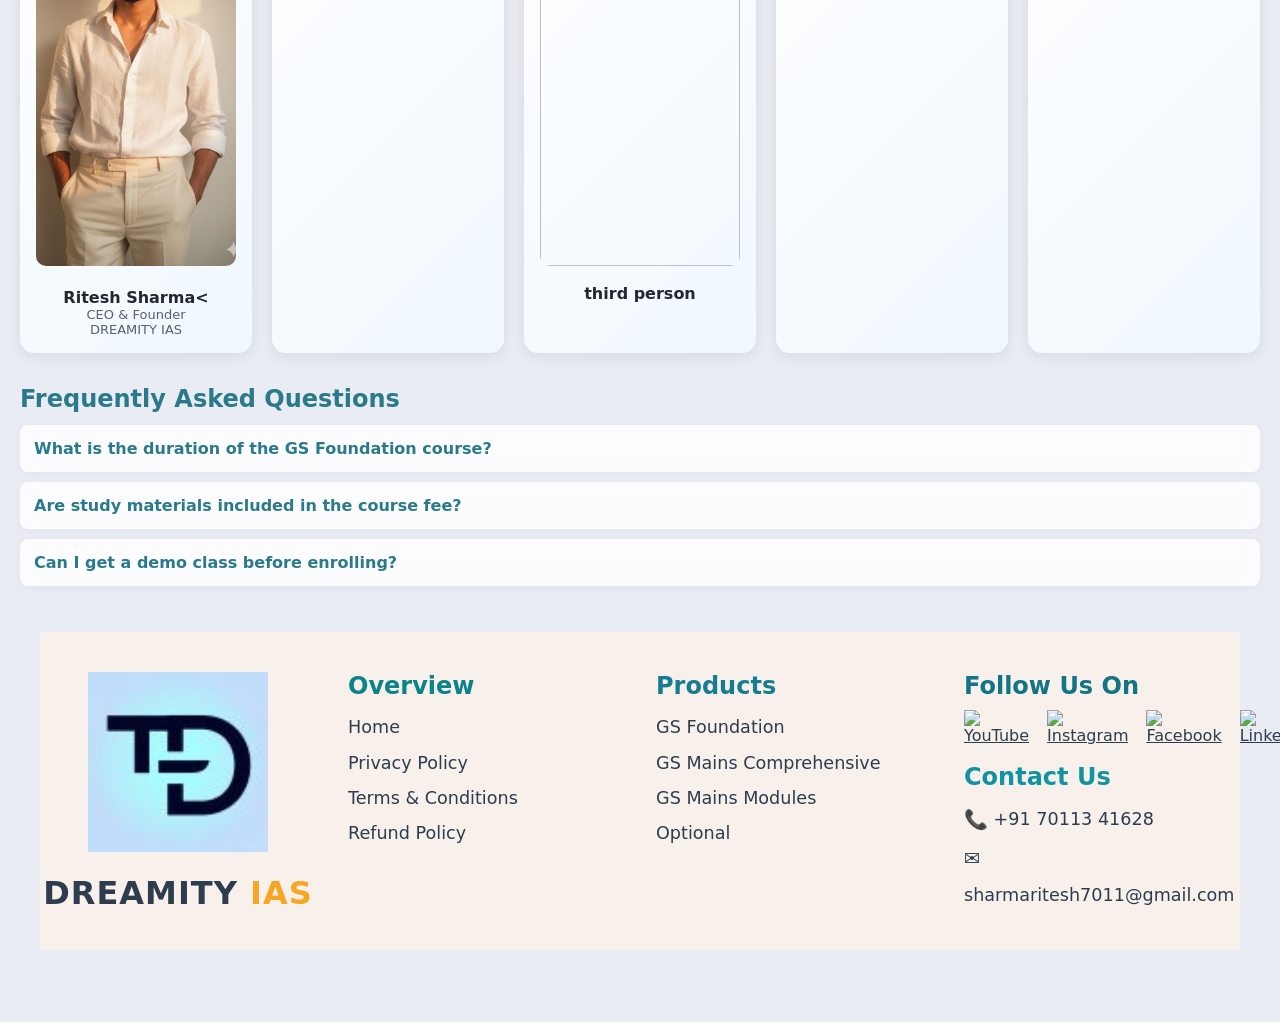
==== commit a40e2558: "Update faculty names and contact information" ====
--- a/index.html
+++ b/index.html
@@ -368,22 +368,22 @@
       <div class="faculty">
         <img src="https://cdn.vectorstock.com/i/500p/29/52/faceless-male-avatar-in-hoodie-vector-56412952.jpg" alt="second person" />
         <div style="font-weight:700;margin-top:8px">second person</div>
-        <div style="color:var(--muted);font-size:13px">designer</div>
+        <div style="color:var(--muted);font-size:13px"></div>
       </div>
 
        <div class="faculty">
         <img src="https://cdn.vectorstock.com/i/500p/29/52/faceless-male-avatar-in-hoodie-vector-56412952.jpg" alt="" />
-        <div style="font-weight:700;margin-top:8px"></div>
+        <div style="font-weight:700;margin-top:8px">third person</div>
         <div style="color:var(--muted);font-size:13px"></div>
       </div>
       <div class="faculty">
         <img src="https://img.freepik.com/free-vector/woman-with-long-brown-hair-pink-shirt_90220-2940.jpg?semt=ais_hybrid&w=740&q=80" alt="third person" />
-        <div style="font-weight:700;margin-top:8px">third person</div>
+        <div style="font-weight:700;margin-top:8px">forth person</div>
         <div style="color:var(--muted);font-size:13px"></div>
       </div>
       <div class="faculty">
         <img src="https://img.freepik.com/free-vector/woman-with-long-brown-hair-pink-shirt_90220-2940.jpg?semt=ais_hybrid&w=740&q=80" alt="forth person" />
-        <div style="font-weight:700;margin-top:8px">forth person</div>
+        <div style="font-weight:700;margin-top:8px">fifth person</div>
         <div style="color:var(--muted);font-size:13px"></div>
       </div>
     </div>
@@ -451,12 +451,12 @@
           <a href="#" style="color:#2d3c4e;"><img src="https://cdn.jsdelivr.net/npm/simple-icons@v9/icons/youtube.svg" alt="YouTube" style="width:32px;height:32px;" /></a>
           <a href="#" style="color:#2d3c4e;"><img src="https://cdn.jsdelivr.net/npm/simple-icons@v9/icons/instagram.svg" alt="Instagram" style="width:32px;height:32px;" /></a>
           <a href="#" style="color:#2d3c4e;"><img src="https://cdn.jsdelivr.net/npm/simple-icons@v9/icons/facebook.svg" alt="Facebook" style="width:32px;height:32px;" /></a>
-          <a href="https://www.linkedin.com/company/toptechdevelopers/ " style="color:#2d3c4e;"><img src="https://cdn.jsdelivr.net/npm/simple-icons@v9/icons/linkedin.svg" alt="LinkedIn" style="width:32px;height:32px;" /></a>
+          <a href="www.linkedin.com/in/ritesh-sharma-172b0631b" style="color:#2d3c4e;"><img src="https://cdn.jsdelivr.net/npm/simple-icons@v9/icons/linkedin.svg" alt="LinkedIn" style="width:32px;height:32px;" /></a>
         </div>
         <div style="font-size:1.5rem;color:#1293a1;font-weight:600;margin-bottom:10px;">Contact Us</div>
         <div style="font-size:1.1rem;color:#2d3c4e;line-height:2;">
-          <div><span style="font-size:1.2rem;vertical-align:middle;">&#128222;</span> +91 87092 32806</div>
-          <div><span style="font-size:1.2rem;vertical-align:middle;">&#9993;</span> techdevelopers125@gmail.com</div>
+          <div><span style="font-size:1.2rem;vertical-align:middle;">&#128222;</span> +91 70113 41628</div>
+          <div><span style="font-size:1.2rem;vertical-align:middle;">&#9993;</span> sharmaritesh7011@gmail.com</div>
         </div>
       </div>
     </div>
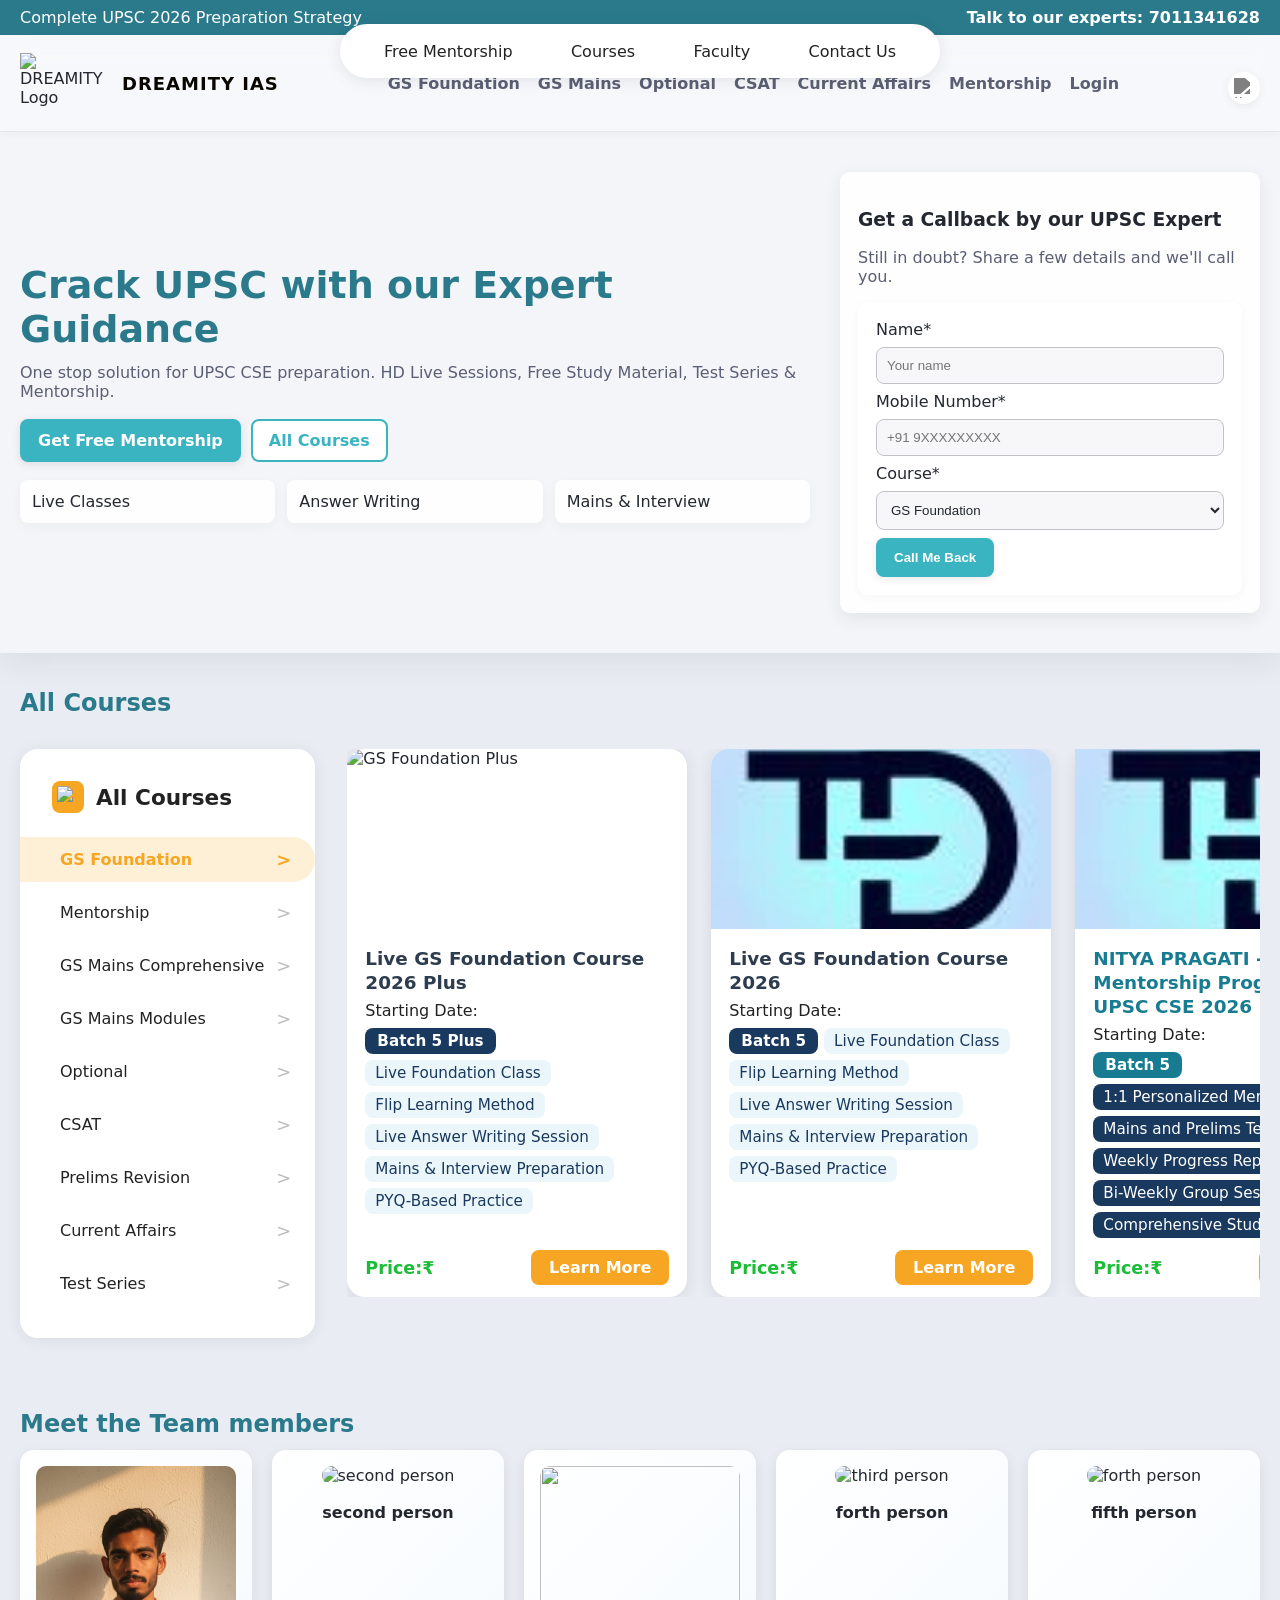
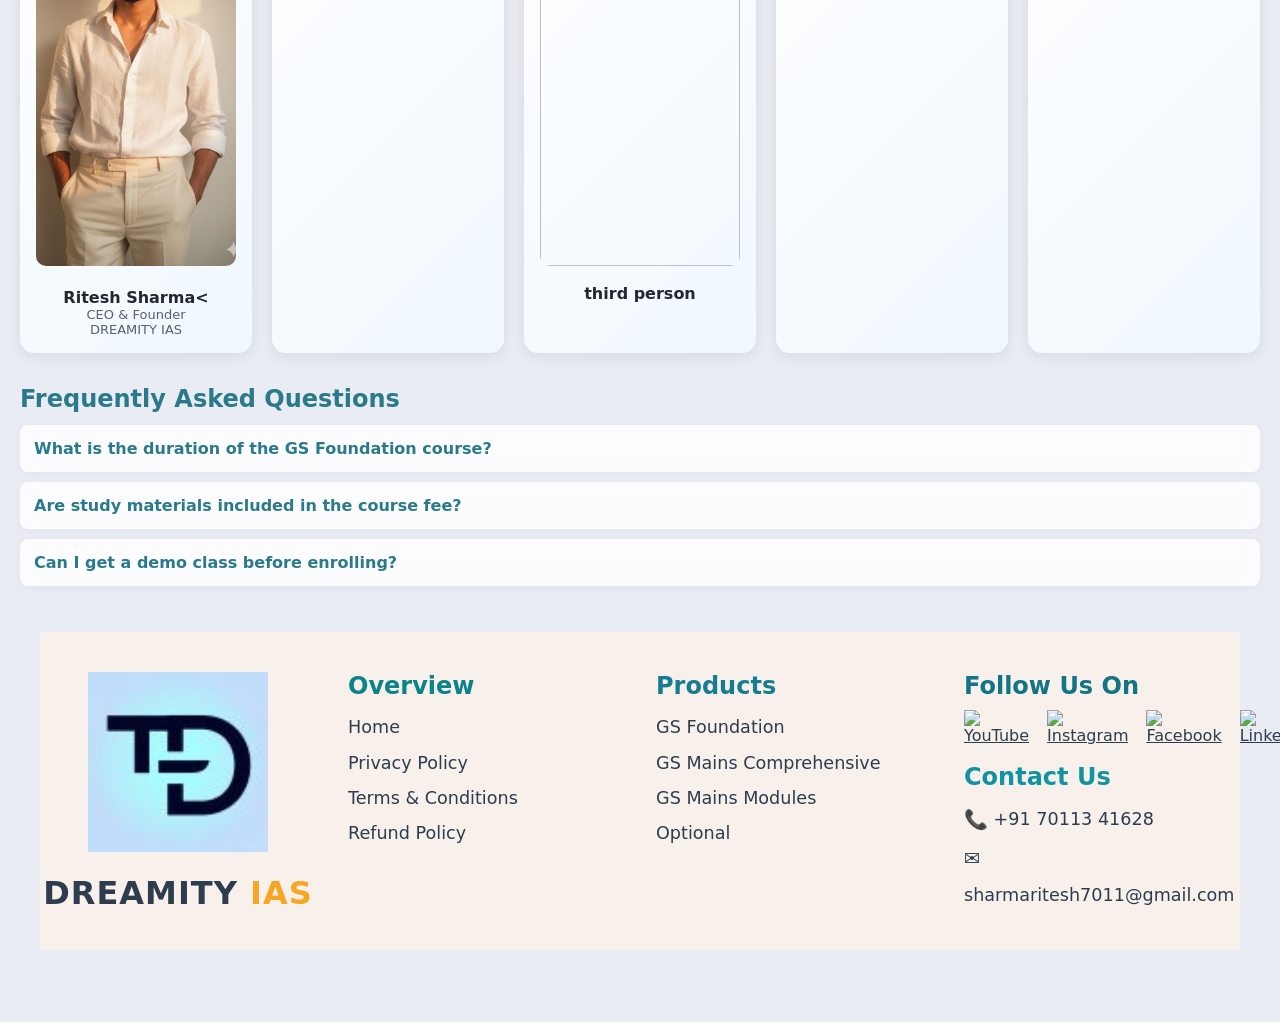
==== commit a11a515d: "Update logo image source in index.html" ====
--- a/index.html
+++ b/index.html
@@ -91,7 +91,7 @@
 
   <header>
     <div class="brand">
-  <img src="1752081381050.jpeg" alt="DREAMITY Logo"  />
+  <img src="https://png.pngtree.com/png-clipart/20220911/original/pngtree-di-logo-png-image_8550286.png" alt="DREAMITY Logo"  />
   <a href="dreamitiy.html" style="font-weight:800;font-size:18px;text-decoration:none;color:#0a0700;letter-spacing:1px;">DREAMITY IAS</a>
 
     </div>
